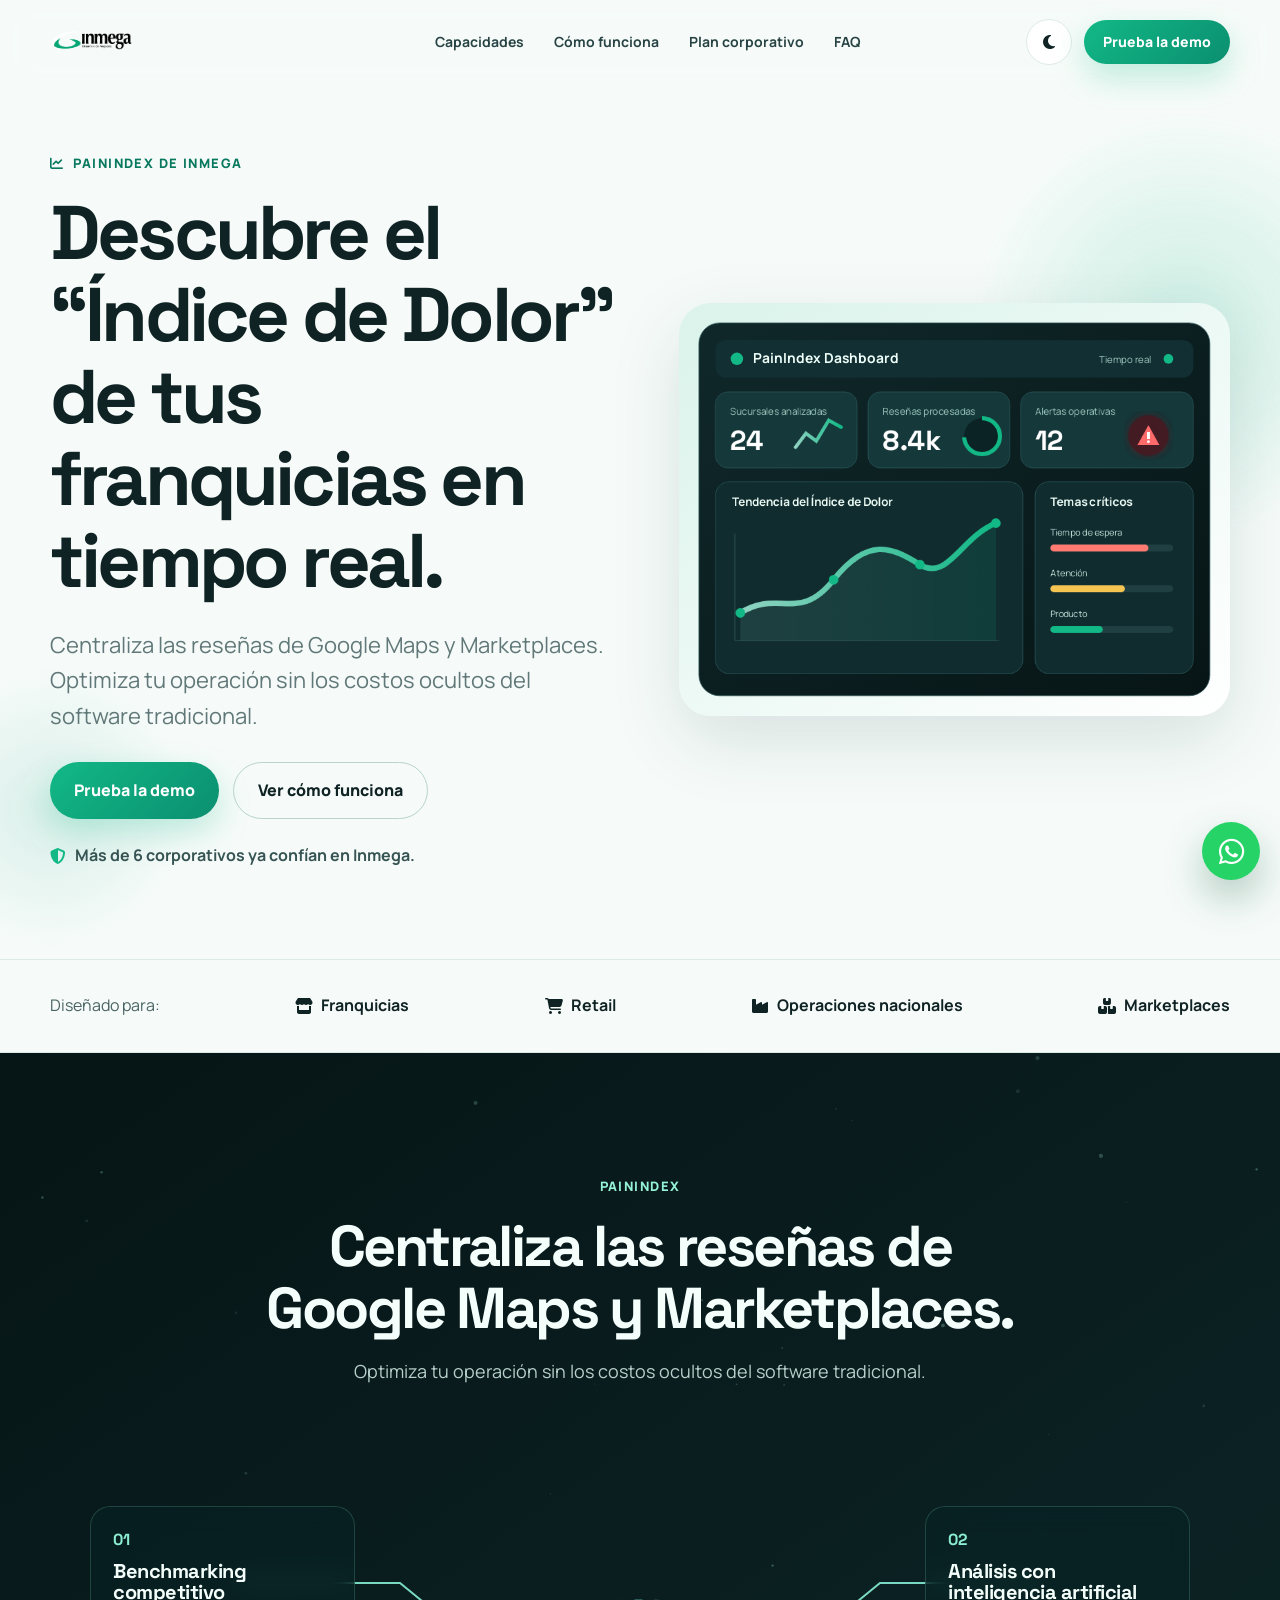
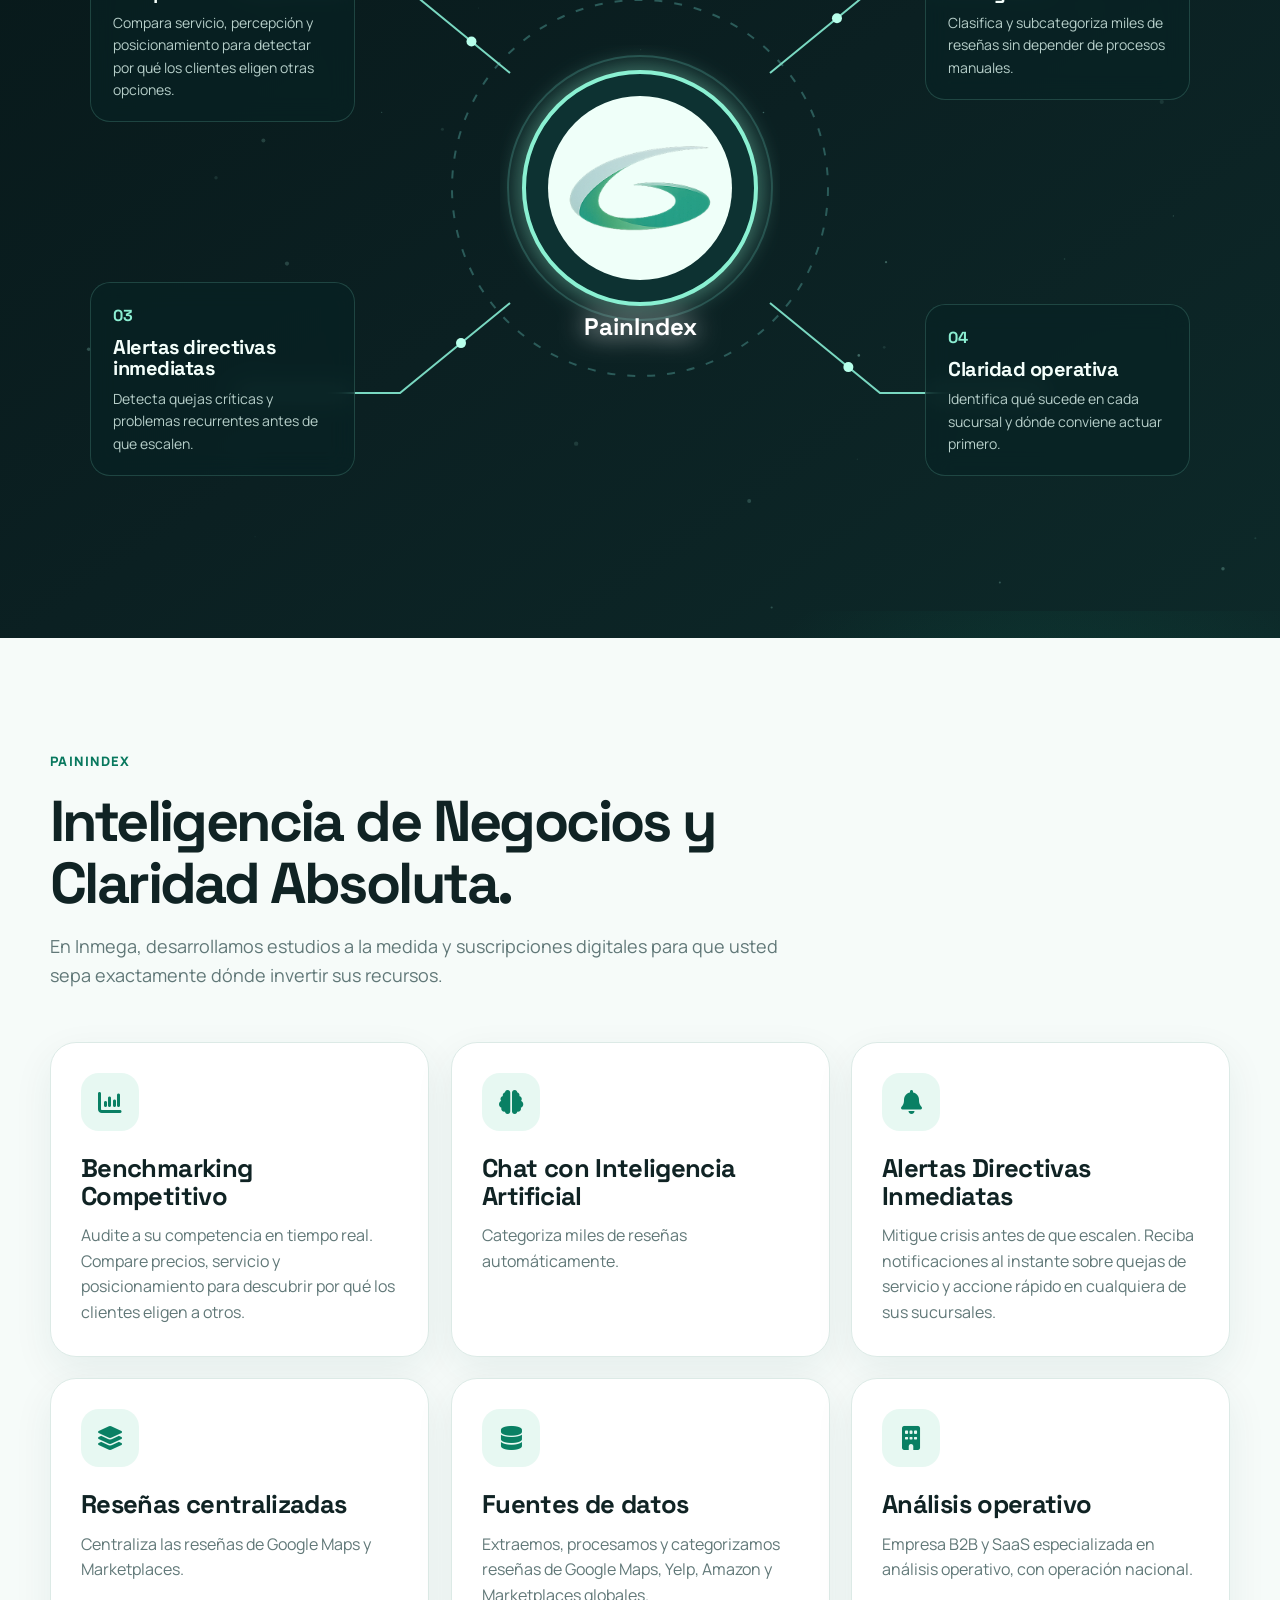
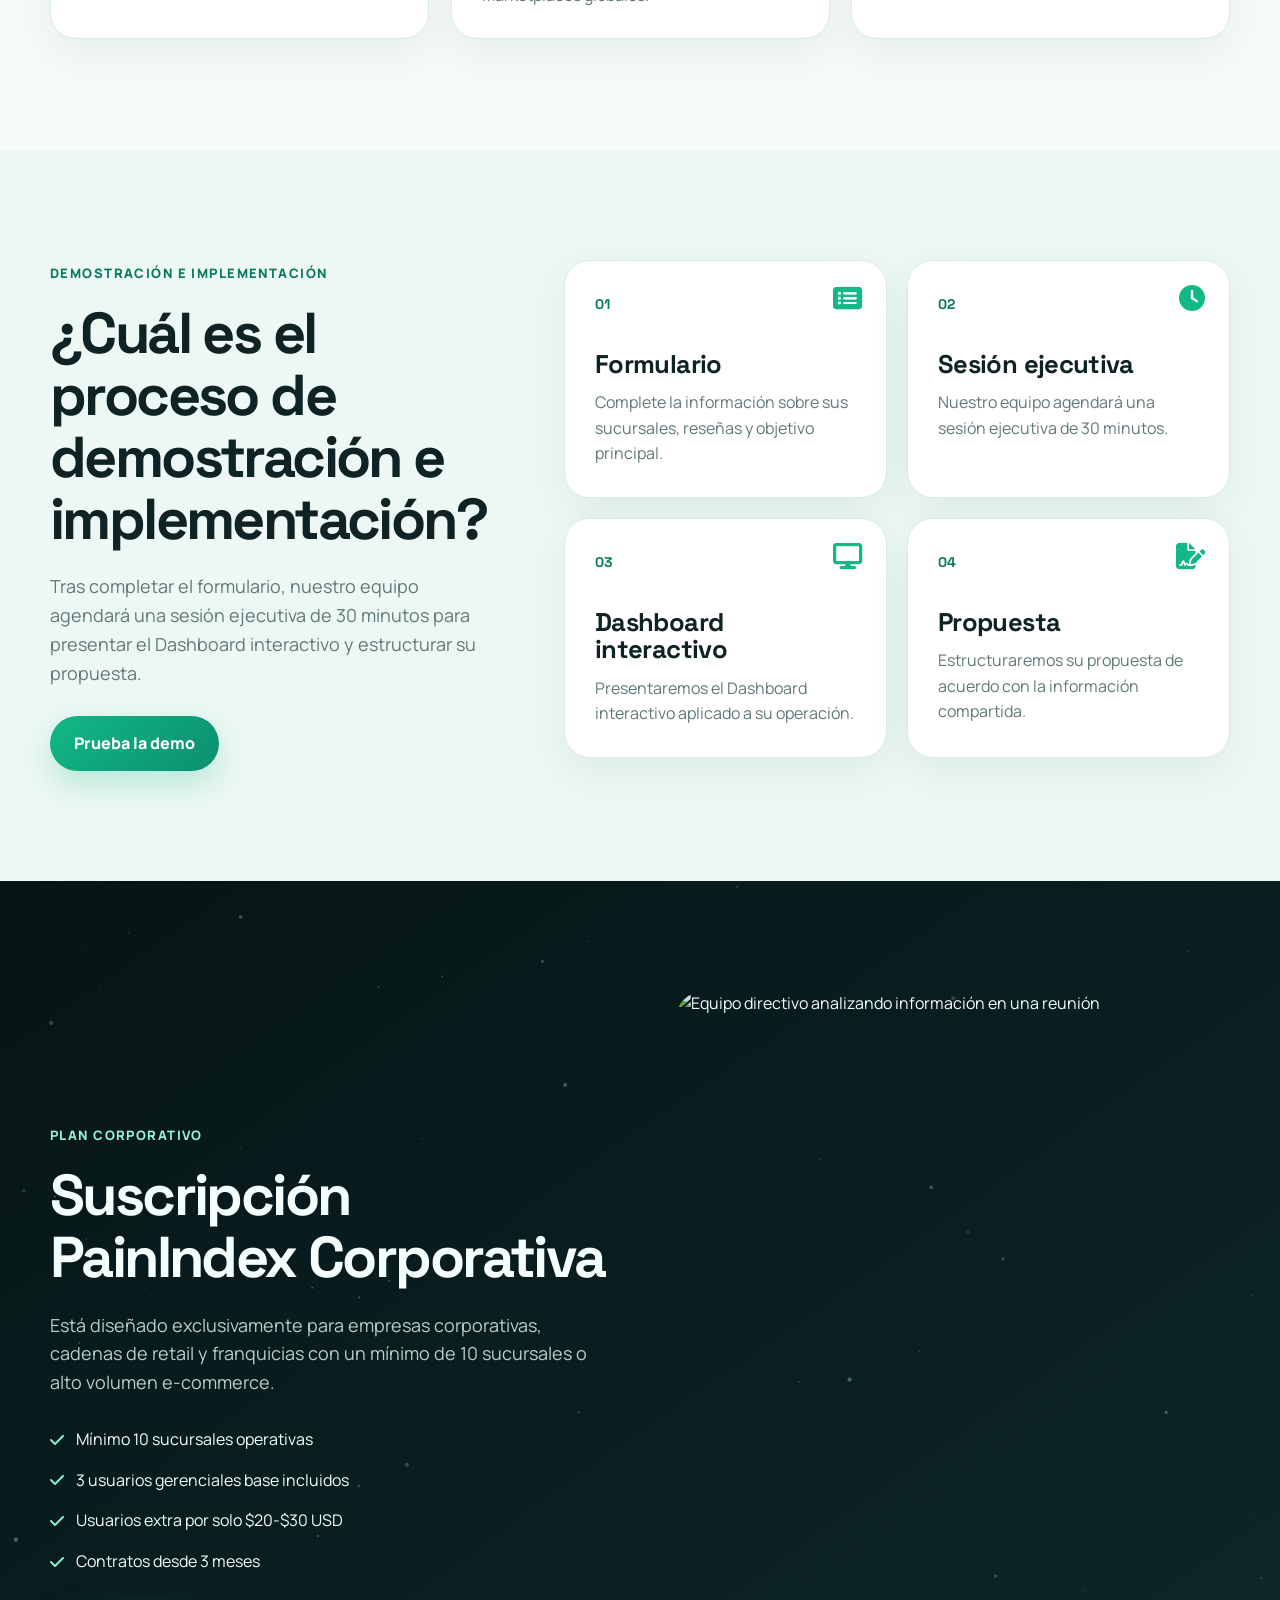
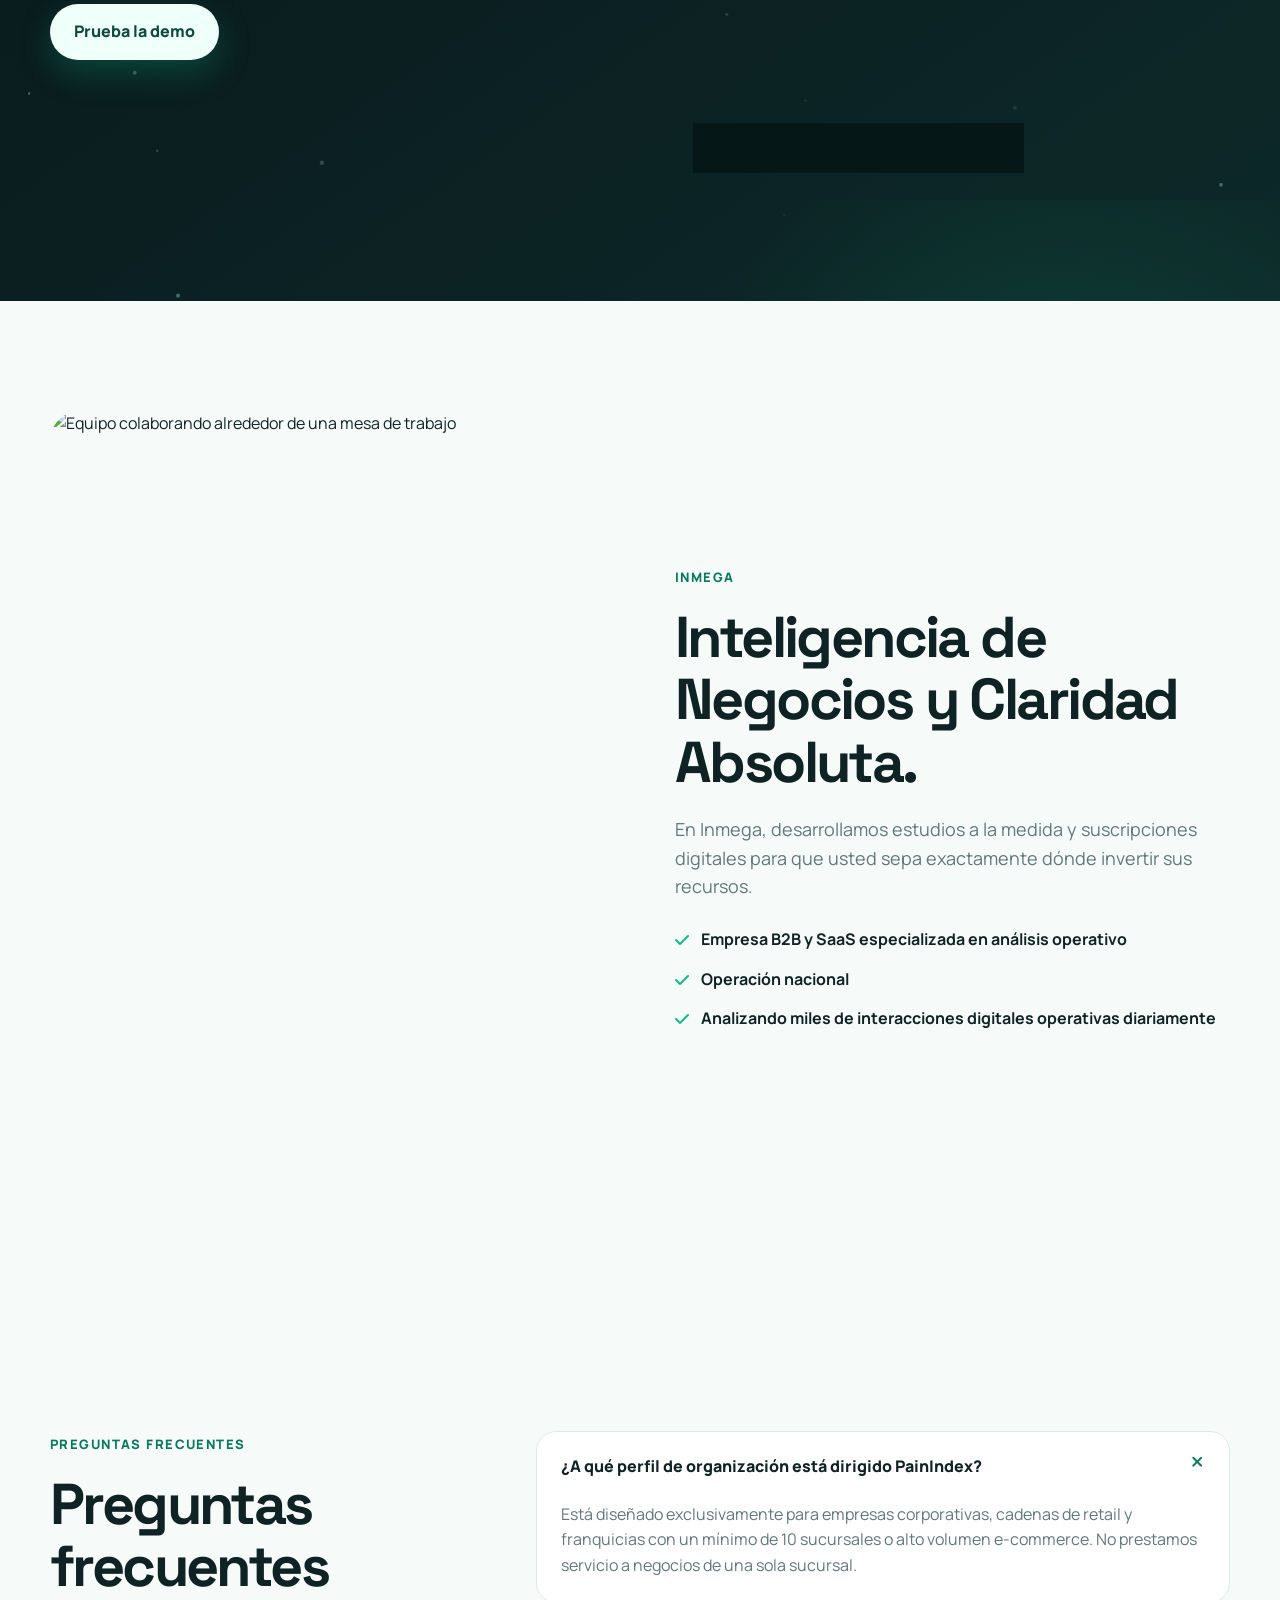
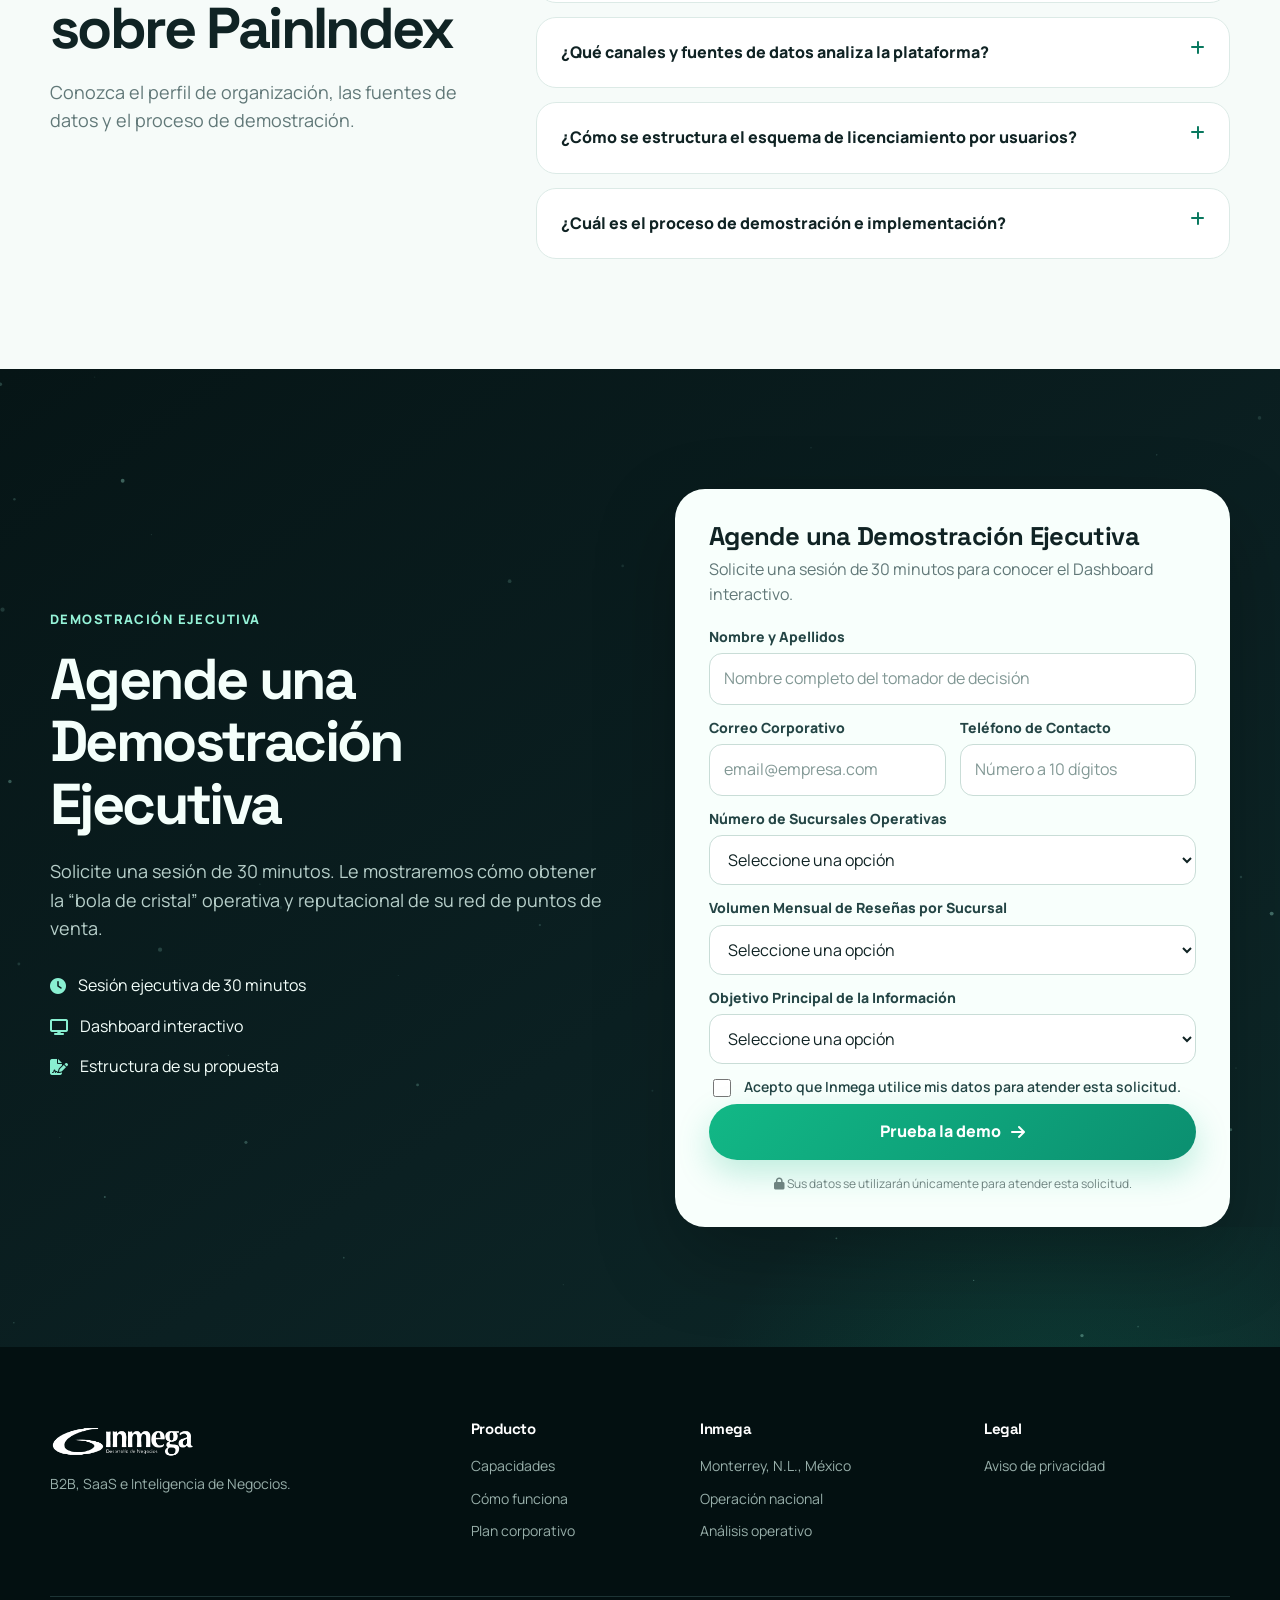
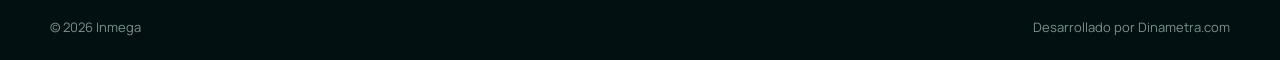
==== index.html @ 0b74ef84 "landing-inmega-by-miztli" ====
<!doctype html>
<html lang="es">
<head>
  <meta charset="utf-8">
  <meta name="viewport" content="width=device-width, initial-scale=1">
  <title>PainIndex de Inmega | Índice de Dolor en tiempo real</title>
  <meta name="description" content="Centraliza las reseñas de Google Maps y Marketplaces. Optimiza tu operación sin los costos ocultos del software tradicional.">
  <meta property="og:title" content="PainIndex de Inmega">
  <meta property="og:description" content="Descubre el Índice de Dolor de tus franquicias en tiempo real.">
  <meta property="og:type" content="website">
  <link rel="icon" href="assets/logos/favicon.png">
  <link rel="preconnect" href="https://fonts.googleapis.com">
  <link rel="preconnect" href="https://cdnjs.cloudflare.com" crossorigin>
  <link href="https://fonts.googleapis.com/css2?family=Manrope:wght@400;500;600;700;800&family=Space+Grotesk:wght@500;600;700&display=swap" rel="stylesheet">
  <link rel="stylesheet" href="https://cdnjs.cloudflare.com/ajax/libs/font-awesome/6.7.2/css/all.min.css">
  <link rel="stylesheet" href="styles.css">
  <script src="script.js" defer></script>
</head>
<body>
  <a class="skip-link" href="#contenido">Saltar al contenido</a>

  <header class="site-header" id="siteHeader">
    <div class="container nav-wrap">
      <a class="brand" href="#inicio" aria-label="Inmega, inicio">
        <img class="brand-logo brand-logo-light" src="assets/logos/inmega-logo-black.png" alt="Inmega" width="334" height="188">
        <img class="brand-logo brand-logo-dark" src="assets/logos/inmega-logo-white.png" alt="" aria-hidden="true" width="334" height="188">
      </a>
      <nav class="desktop-nav" aria-label="Navegación principal">
        <a href="#capacidades">Capacidades</a>
        <a href="#como-funciona">Cómo funciona</a>
        <a href="#plan">Plan corporativo</a>
        <a href="#faq">FAQ</a>
      </nav>
      <div class="nav-actions">
        <button class="theme-toggle" type="button" aria-label="Cambiar tema" title="Cambiar tema">
          <i class="fa-solid fa-moon" aria-hidden="true"></i>
        </button>
        <a class="button button-small" href="#demo" data-demo-focus>Prueba la demo</a>
        <button class="menu-toggle" type="button" aria-expanded="false" aria-controls="mobileMenu" aria-label="Abrir menú">
          <span></span><span></span><span></span>
        </button>
      </div>
    </div>
    <nav class="mobile-menu" id="mobileMenu" aria-label="Navegación móvil">
      <a href="#capacidades">Capacidades</a>
      <a href="#como-funciona">Cómo funciona</a>
      <a href="#plan">Plan corporativo</a>
      <a href="#faq">FAQ</a>
      <a class="button" href="#demo" data-demo-focus>Prueba la demo</a>
    </nav>
  </header>

  <main id="contenido">
    <section class="hero light-section" id="inicio">
      <div class="container hero-grid">
        <div class="hero-copy reveal">
          <span class="eyebrow"><i class="fa-solid fa-chart-line" aria-hidden="true"></i> PainIndex de Inmega</span>
          <h1>Descubre el “Índice de Dolor” de tus franquicias en tiempo real.</h1>
          <p class="hero-sub">Centraliza las reseñas de Google Maps y Marketplaces. Optimiza tu operación sin los costos ocultos del software tradicional.</p>
          <div class="hero-actions">
            <a class="button" href="#demo" data-demo-focus>Prueba la demo</a>
            <a class="button button-ghost" href="#como-funciona">Ver cómo funciona</a>
          </div>
          <p class="proof-line"><i class="fa-solid fa-shield-halved" aria-hidden="true"></i> Más de 6 corporativos ya confían en Inmega.</p>
        </div>

        <div class="dashboard-shell floating-card reveal" aria-label="Vista ilustrativa del dashboard PainIndex">
          <svg class="dashboard-svg" viewBox="0 0 760 560" role="img" aria-labelledby="dashTitle dashDesc">
            <title id="dashTitle">Dashboard animado de PainIndex</title>
            <desc id="dashDesc">Representación visual de reseñas, sucursales, alertas y tendencias operativas.</desc>
            <defs>
              <linearGradient id="dashBg" x1="0" x2="1" y1="0" y2="1">
                <stop offset="0" stop-color="#10282a"/>
                <stop offset="1" stop-color="#071516"/>
              </linearGradient>
              <linearGradient id="greenGrad" x1="0" x2="1">
                <stop offset="0" stop-color="#8fd3c2"/>
                <stop offset="1" stop-color="#12b886"/>
              </linearGradient>
              <filter id="glow"><feGaussianBlur stdDeviation="6" result="b"/><feMerge><feMergeNode in="b"/><feMergeNode in="SourceGraphic"/></feMerge></filter>
            </defs>
            <rect x="10" y="10" width="740" height="540" rx="30" fill="url(#dashBg)" stroke="#31565a"/>
            <rect x="34" y="35" width="692" height="54" rx="14" fill="#123034"/>
            <circle cx="65" cy="62" r="9" fill="#12b886"/>
            <text x="88" y="68" fill="#effff9" font-family="Manrope" font-size="20" font-weight="700">PainIndex Dashboard</text>
            <text x="590" y="68" fill="#9dc6bd" font-family="Manrope" font-size="14">Tiempo real</text>
            <circle cx="690" cy="62" r="7" fill="#12b886" class="pulse-dot"/>

            <g class="metric metric-a">
              <rect x="34" y="110" width="205" height="110" rx="18" fill="#15383a" stroke="#2b5558"/>
              <text x="55" y="143" fill="#9dc6bd" font-size="14" font-family="Manrope">Sucursales analizadas</text>
              <text x="55" y="194" fill="#ffffff" font-size="40" font-weight="800" font-family="Space Grotesk">24</text>
              <path d="M150 190 l15 -20 15 11 18 -30 18 10" fill="none" stroke="url(#greenGrad)" stroke-width="5" stroke-linecap="round" class="draw-line"/>
            </g>

            <g class="metric metric-b">
              <rect x="255" y="110" width="205" height="110" rx="18" fill="#15383a" stroke="#2b5558"/>
              <text x="276" y="143" fill="#9dc6bd" font-size="14" font-family="Manrope">Reseñas procesadas</text>
              <text x="276" y="194" fill="#ffffff" font-size="40" font-weight="800" font-family="Space Grotesk">8.4k</text>
              <circle cx="420" cy="174" r="26" fill="#0c2325" stroke="#12b886" stroke-width="6" stroke-dasharray="120 44" transform="rotate(-90 420 174)" class="ring-animate"/>
            </g>

            <g class="metric metric-c">
              <rect x="476" y="110" width="250" height="110" rx="18" fill="#15383a" stroke="#2b5558"/>
              <text x="497" y="143" fill="#9dc6bd" font-size="14" font-family="Manrope">Alertas operativas</text>
              <text x="497" y="194" fill="#ffffff" font-size="40" font-weight="800" font-family="Space Grotesk">12</text>
              <g transform="translate(661 173)" filter="url(#glow)">
                <circle r="29" fill="#431b23"/>
                <path d="M0 -15 L16 14 H-16 Z" fill="#ff6b6b"/>
                <rect x="-2" y="-5" width="4" height="10" fill="#fff"/>
                <circle cy="9" r="2" fill="#fff"/>
              </g>
            </g>

            <rect x="34" y="240" width="445" height="278" rx="20" fill="#102c2f" stroke="#2b5558"/>
            <text x="58" y="275" fill="#effff9" font-size="17" font-weight="700" font-family="Manrope">Tendencia del Índice de Dolor</text>
            <line x1="62" y1="470" x2="445" y2="470" stroke="#31565a"/>
            <line x1="62" y1="315" x2="62" y2="470" stroke="#31565a"/>
            <path d="M70 430 C125 395,155 445,205 382 S290 335,330 360 S390 320,440 300" fill="none" stroke="url(#greenGrad)" stroke-width="8" stroke-linecap="round" class="chart-path"/>
            <path d="M70 430 C125 395,155 445,205 382 S290 335,330 360 S390 320,440 300 L440 470 L70 470 Z" fill="url(#greenGrad)" opacity=".12"/>
            <g fill="#12b886">
              <circle cx="70" cy="430" r="7"/><circle cx="205" cy="382" r="7"/><circle cx="330" cy="360" r="7"/><circle cx="440" cy="300" r="7"/>
            </g>

            <rect x="497" y="240" width="229" height="278" rx="20" fill="#102c2f" stroke="#2b5558"/>
            <text x="519" y="275" fill="#effff9" font-size="17" font-weight="700" font-family="Manrope">Temas críticos</text>
            <g font-family="Manrope" font-size="13">
              <text x="519" y="318" fill="#cce4dd">Tiempo de espera</text>
              <rect x="519" y="331" width="178" height="10" rx="5" fill="#203f42"/>
              <rect x="519" y="331" width="142" height="10" rx="5" fill="#ff7b72" class="bar bar-1"/>
              <text x="519" y="377" fill="#cce4dd">Atención</text>
              <rect x="519" y="390" width="178" height="10" rx="5" fill="#203f42"/>
              <rect x="519" y="390" width="108" height="10" rx="5" fill="#f5c451" class="bar bar-2"/>
              <text x="519" y="436" fill="#cce4dd">Producto</text>
              <rect x="519" y="449" width="178" height="10" rx="5" fill="#203f42"/>
              <rect x="519" y="449" width="76" height="10" rx="5" fill="#12b886" class="bar bar-3"/>
            </g>
          </svg>
        </div>
      </div>
      <div class="hero-orb hero-orb-one"></div>
      <div class="hero-orb hero-orb-two"></div>
    </section>

    <section class="sector-strip light-section" aria-label="Sectores atendidos">
      <div class="container sector-row">
        <span>Diseñado para:</span>
        <strong><i class="fa-solid fa-store" aria-hidden="true"></i> Franquicias</strong>
        <strong><i class="fa-solid fa-cart-shopping" aria-hidden="true"></i> Retail</strong>
        <strong><i class="fa-solid fa-industry" aria-hidden="true"></i> Operaciones nacionales</strong>
        <strong><i class="fa-solid fa-boxes-stacked" aria-hidden="true"></i> Marketplaces</strong>
      </div>
    </section>

    <section class="dark-section value-section particles-section" id="capacidades">
      <canvas class="particles" aria-hidden="true"></canvas>
      <div class="container">
        <div class="section-heading centered reveal">
          <span class="eyebrow eyebrow-dark">PainIndex</span>
          <h2>Centraliza las reseñas de Google Maps y Marketplaces.</h2>
          <p>Optimiza tu operación sin los costos ocultos del software tradicional.</p>
        </div>

        <div class="value-map reveal">
          <svg class="value-svg" viewBox="0 0 1100 700" role="img" aria-labelledby="valueTitle valueDesc">
            <title id="valueTitle">Diagrama de capacidades de PainIndex</title>
            <desc id="valueDesc">Cuatro capacidades conectadas a un núcleo central de inteligencia operativa.</desc>
            <defs>
              <radialGradient id="coreFill">
                <stop offset="0" stop-color="#45e0b2"/>
                <stop offset=".45" stop-color="#137f67"/>
                <stop offset="1" stop-color="#082c2b"/>
              </radialGradient>
              <filter id="coreGlow"><feGaussianBlur stdDeviation="12" result="blur"/><feMerge><feMergeNode in="blur"/><feMergeNode in="SourceGraphic"/></feMerge></filter>
            </defs>
            <circle cx="550" cy="350" r="188" fill="none" stroke="#2b5b59" stroke-width="2" stroke-dasharray="8 12" class="orbit orbit-a"/>
            <circle cx="550" cy="350" r="132" fill="none" stroke="#204947" stroke-width="2" class="orbit orbit-b"/>
            <g class="connector-lines" stroke="#79d8c1" stroke-width="2" fill="none">
              <path d="M420 235 L310 145 L145 145"/>
              <path d="M680 235 L790 145 L955 145"/>
              <path d="M420 465 L310 555 L145 555"/>
              <path d="M680 465 L790 555 L955 555"/>
            </g>
            <g class="data-pulse">
              <circle r="5" fill="#b8ffeb"><animateMotion dur="3.6s" repeatCount="indefinite" path="M145 145 L310 145 L420 235"/></circle>
              <circle r="5" fill="#b8ffeb"><animateMotion dur="4.2s" repeatCount="indefinite" path="M955 145 L790 145 L680 235"/></circle>
              <circle r="5" fill="#b8ffeb"><animateMotion dur="3.8s" repeatCount="indefinite" path="M145 555 L310 555 L420 465"/></circle>
              <circle r="5" fill="#b8ffeb"><animateMotion dur="4.5s" repeatCount="indefinite" path="M955 555 L790 555 L680 465"/></circle>
            </g>
            <g class="core-node" filter="url(#coreGlow)">
              <circle cx="550" cy="350" r="116" fill="#0a3231" stroke="#8af0d2" stroke-width="4"/>
              <circle cx="550" cy="350" r="92" fill="#effff9"/>
              <image href="assets/logos/inmega-mark.png" x="468" y="290" width="164" height="120" preserveAspectRatio="xMidYMid meet"/>
              <text x="550" y="497" text-anchor="middle" fill="#ffffff" font-size="24" font-weight="700" font-family="Space Grotesk">PainIndex</text>
            </g>
            
          </svg>

          <article class="value-copy value-top-left floating-card">
            <span class="number">01</span>
            <h3>Benchmarking competitivo</h3>
            <p>Compara servicio, percepción y posicionamiento para detectar por qué los clientes eligen otras opciones.</p>
          </article>
          <article class="value-copy value-top-right floating-card">
            <span class="number">02</span>
            <h3>Análisis con inteligencia artificial</h3>
            <p>Clasifica y subcategoriza miles de reseñas sin depender de procesos manuales.</p>
          </article>
          <article class="value-copy value-bottom-left floating-card">
            <span class="number">03</span>
            <h3>Alertas directivas inmediatas</h3>
            <p>Detecta quejas críticas y problemas recurrentes antes de que escalen.</p>
          </article>
          <article class="value-copy value-bottom-right floating-card">
            <span class="number">04</span>
            <h3>Claridad operativa</h3>
            <p>Identifica qué sucede en cada sucursal y dónde conviene actuar primero.</p>
          </article>
        </div>
      </div>
    </section>

    <section class="light-section capabilities">
      <div class="container">
        <div class="section-heading reveal">
          <span class="eyebrow">PainIndex</span>
          <h2>Inteligencia de Negocios y Claridad Absoluta.</h2>
          <p>En Inmega, desarrollamos estudios a la medida y suscripciones digitales para que usted sepa exactamente dónde invertir sus recursos.</p>
        </div>
        <div class="card-grid">
          <article class="feature-card floating-card reveal">
            <span class="icon-box"><i class="fa-solid fa-chart-column" aria-hidden="true"></i></span>
            <h3>Benchmarking Competitivo</h3>
            <p>Audite a su competencia en tiempo real. Compare precios, servicio y posicionamiento para descubrir por qué los clientes eligen a otros.</p>
          </article>
          <article class="feature-card floating-card reveal">
            <span class="icon-box"><i class="fa-solid fa-brain" aria-hidden="true"></i></span>
            <h3>Chat con Inteligencia Artificial</h3>
            <p>Categoriza miles de reseñas automáticamente.</p>
          </article>
          <article class="feature-card floating-card reveal">
            <span class="icon-box"><i class="fa-solid fa-bell" aria-hidden="true"></i></span>
            <h3>Alertas Directivas Inmediatas</h3>
            <p>Mitigue crisis antes de que escalen. Reciba notificaciones al instante sobre quejas de servicio y accione rápido en cualquiera de sus sucursales.</p>
          </article>
          <article class="feature-card floating-card reveal">
            <span class="icon-box"><i class="fa-solid fa-layer-group" aria-hidden="true"></i></span>
            <h3>Reseñas centralizadas</h3>
            <p>Centraliza las reseñas de Google Maps y Marketplaces.</p>
          </article>
          <article class="feature-card floating-card reveal">
            <span class="icon-box"><i class="fa-solid fa-database" aria-hidden="true"></i></span>
            <h3>Fuentes de datos</h3>
            <p>Extraemos, procesamos y categorizamos reseñas de Google Maps, Yelp, Amazon y Marketplaces globales.</p>
          </article>
          <article class="feature-card floating-card reveal">
            <span class="icon-box"><i class="fa-solid fa-building" aria-hidden="true"></i></span>
            <h3>Análisis operativo</h3>
            <p>Empresa B2B y SaaS especializada en análisis operativo, con operación nacional.</p>
          </article>
        </div>
      </div>
    </section>

    <section class="light-section process" id="como-funciona">
      <div class="container process-grid">
        <div class="process-copy reveal">
          <span class="eyebrow">Demostración e implementación</span>
          <h2>¿Cuál es el proceso de demostración e implementación?</h2>
          <p>Tras completar el formulario, nuestro equipo agendará una sesión ejecutiva de 30 minutos para presentar el Dashboard interactivo y estructurar su propuesta.</p>
          <a class="button" href="#demo" data-demo-focus>Prueba la demo</a>
        </div>
        <div class="steps">
          <article class="step-card floating-card reveal">
            <span>01</span><i class="fa-solid fa-rectangle-list" aria-hidden="true"></i>
            <h3>Formulario</h3>
            <p>Complete la información sobre sus sucursales, reseñas y objetivo principal.</p>
          </article>
          <article class="step-card floating-card reveal">
            <span>02</span><i class="fa-solid fa-clock" aria-hidden="true"></i>
            <h3>Sesión ejecutiva</h3>
            <p>Nuestro equipo agendará una sesión ejecutiva de 30 minutos.</p>
          </article>
          <article class="step-card floating-card reveal">
            <span>03</span><i class="fa-solid fa-display" aria-hidden="true"></i>
            <h3>Dashboard interactivo</h3>
            <p>Presentaremos el Dashboard interactivo aplicado a su operación.</p>
          </article>
          <article class="step-card floating-card reveal">
            <span>04</span><i class="fa-solid fa-file-signature" aria-hidden="true"></i>
            <h3>Propuesta</h3>
            <p>Estructuraremos su propuesta de acuerdo con la información compartida.</p>
          </article>
        </div>
      </div>
    </section>

    <section class="dark-section plan-section particles-section" id="plan">
      <canvas class="particles" aria-hidden="true"></canvas>
      <div class="container plan-grid">
        <div class="plan-copy reveal">
          <span class="eyebrow eyebrow-dark">Plan corporativo</span>
          <h2>Suscripción PainIndex Corporativa</h2>
          <p>Está diseñado exclusivamente para empresas corporativas, cadenas de retail y franquicias con un mínimo de 10 sucursales o alto volumen e-commerce.</p>
          <div class="plan-points">
            <span><i class="fa-solid fa-check" aria-hidden="true"></i> Mínimo 10 sucursales operativas</span>
            <span><i class="fa-solid fa-check" aria-hidden="true"></i> 3 usuarios gerenciales base incluidos</span>
            <span><i class="fa-solid fa-check" aria-hidden="true"></i> Usuarios extra por solo $20-$30 USD</span>
            <span><i class="fa-solid fa-check" aria-hidden="true"></i> Contratos desde 3 meses</span>
          </div>
          <a class="button button-light" href="#demo" data-demo-focus>Prueba la demo</a>
        </div>
        <div class="plan-visual floating-card reveal">
          <img src="https://images.pexels.com/photos/3184465/pexels-photo-3184465.jpeg?auto=compress&cs=tinysrgb&w=1200" alt="Equipo directivo analizando información en una reunión" loading="lazy" width="1200" height="800">
          <div class="photo-badge"><i class="fa-solid fa-building" aria-hidden="true"></i> B2B, SaaS e Inteligencia de Negocios</div>
        </div>
      </div>
    </section>

    <section class="light-section about">
      <div class="container about-grid">
        <div class="about-image floating-card reveal">
          <img src="https://images.pexels.com/photos/3184418/pexels-photo-3184418.jpeg?auto=compress&cs=tinysrgb&w=1200" alt="Equipo colaborando alrededor de una mesa de trabajo" loading="lazy" width="1200" height="800">
        </div>
        <div class="about-copy reveal">
          <span class="eyebrow">Inmega</span>
          <h2>Inteligencia de Negocios y Claridad Absoluta.</h2>
          <p>En Inmega, desarrollamos estudios a la medida y suscripciones digitales para que usted sepa exactamente dónde invertir sus recursos.</p>
          <ul class="check-list">
            <li><i class="fa-solid fa-check" aria-hidden="true"></i> Empresa B2B y SaaS especializada en análisis operativo</li>
            <li><i class="fa-solid fa-check" aria-hidden="true"></i> Operación nacional</li>
            <li><i class="fa-solid fa-check" aria-hidden="true"></i> Analizando miles de interacciones digitales operativas diariamente</li>
          </ul>
        </div>
      </div>
    </section>

    <section class="light-section faq-section" id="faq">
      <div class="container faq-grid">
        <div class="section-heading reveal">
          <span class="eyebrow">Preguntas frecuentes</span>
          <h2>Preguntas frecuentes sobre PainIndex</h2>
          <p>Conozca el perfil de organización, las fuentes de datos y el proceso de demostración.</p>
        </div>
        <div class="accordion reveal">
          <article class="faq-item is-open">
            <button type="button" aria-expanded="true" aria-controls="faq1">¿A qué perfil de organización está dirigido PainIndex?<i class="fa-solid fa-plus" aria-hidden="true"></i></button>
            <div id="faq1" class="faq-answer"><p>Está diseñado exclusivamente para empresas corporativas, cadenas de retail y franquicias con un mínimo de 10 sucursales o alto volumen e-commerce. No prestamos servicio a negocios de una sola sucursal.</p></div>
          </article>
          <article class="faq-item">
            <button type="button" aria-expanded="false" aria-controls="faq2">¿Qué canales y fuentes de datos analiza la plataforma?<i class="fa-solid fa-plus" aria-hidden="true"></i></button>
            <div id="faq2" class="faq-answer" hidden><p>Extraemos, procesamos y categorizamos reseñas de Google Maps, Yelp, Amazon y Marketplaces globales.</p></div>
          </article>
          <article class="faq-item">
            <button type="button" aria-expanded="false" aria-controls="faq3">¿Cómo se estructura el esquema de licenciamiento por usuarios?<i class="fa-solid fa-plus" aria-hidden="true"></i></button>
            <div id="faq3" class="faq-answer" hidden><p>Todos los planes base incluyen 3 usuarios gerenciales/directivos. Para expandir la cobertura en su estructura organizacional, se añaden licencias por solo $20 a $30 USD.</p></div>
          </article>
          <article class="faq-item">
            <button type="button" aria-expanded="false" aria-controls="faq4">¿Cuál es el proceso de demostración e implementación?<i class="fa-solid fa-plus" aria-hidden="true"></i></button>
            <div id="faq4" class="faq-answer" hidden><p>Tras completar el formulario, nuestro equipo agendará una sesión ejecutiva de 30 minutos para presentar el Dashboard interactivo y estructurar su propuesta.</p></div>
          </article>
        </div>
      </div>
    </section>

    <section class="dark-section demo-section particles-section" id="demo">
      <canvas class="particles" aria-hidden="true"></canvas>
      <div class="container demo-grid">
        <div class="demo-copy reveal">
          <span class="eyebrow eyebrow-dark">Demostración ejecutiva</span>
          <h2>Agende una Demostración Ejecutiva</h2>
          <p>Solicite una sesión de 30 minutos. Le mostraremos cómo obtener la “bola de cristal” operativa y reputacional de su red de puntos de venta.</p>
          <div class="demo-benefits">
            <span><i class="fa-solid fa-clock" aria-hidden="true"></i> Sesión ejecutiva de 30 minutos</span>
            <span><i class="fa-solid fa-display" aria-hidden="true"></i> Dashboard interactivo</span>
            <span><i class="fa-solid fa-file-signature" aria-hidden="true"></i> Estructura de su propuesta</span>
          </div>
        </div>

        <form class="lead-form floating-card reveal" id="leadForm" novalidate>
          <div class="form-head">
            <h3>Agende una Demostración Ejecutiva</h3>
            <p>Solicite una sesión de 30 minutos para conocer el Dashboard interactivo.</p>
          </div>
          <div class="form-grid">
            <div class="field full">
              <label for="nombre">Nombre y Apellidos</label>
              <input id="nombre" name="nombre" autocomplete="name" placeholder="Nombre completo del tomador de decisión" required>
              <small class="error" aria-live="polite"></small>
            </div>
            <div class="field">
              <label for="correo">Correo Corporativo</label>
              <input id="correo" name="correo" type="email" autocomplete="email" placeholder="email@empresa.com" required>
              <small class="error" aria-live="polite"></small>
            </div>
            <div class="field">
              <label for="telefono">Teléfono de Contacto</label>
              <input id="telefono" name="telefono" type="tel" autocomplete="tel" inputmode="numeric" maxlength="14" placeholder="Número a 10 dígitos" required>
              <small class="error" aria-live="polite"></small>
            </div>
            <div class="field full">
              <label for="sucursales">Número de Sucursales Operativas</label>
              <select id="sucursales" name="sucursales" required>
                <option value="">Seleccione una opción</option>
                <option>Menos de 3</option>
                <option>De 3 a 9</option>
                <option>10 a 20</option>
                <option>Más de 20</option>
              </select>
              <small class="error" aria-live="polite"></small>
            </div>
            <div class="field full">
              <label for="reviews">Volumen Mensual de Reseñas por Sucursal</label>
              <select id="reviews" name="reviews" required>
                <option value="">Seleccione una opción</option>
                <option>Menos de 10</option>
                <option>10 a 15</option>
                <option>Más de 15 reseñas al mes</option>
              </select>
              <small class="error" aria-live="polite"></small>
            </div>
            <div class="field full">
              <label for="objetivo">Objetivo Principal de la Información</label>
              <select id="objetivo" name="objetivo" required>
                <option value="">Seleccione una opción</option>
                <option>Análisis de Competencia</option>
                <option>Alertas y Control Operativo</option>
                <option>Centralización de Feedback</option>
                <option>Evaluación de Personal y Precios</option>
              </select>
              <small class="error" aria-live="polite"></small>
            </div>
            <div class="field full consent">
              <label><input type="checkbox" name="privacidad" required> Acepto que Inmega utilice mis datos para atender esta solicitud.</label>
              <small class="error" aria-live="polite"></small>
            </div>
          </div>
          <button class="button submit-button" type="submit">
            <span>Prueba la demo</span><i class="fa-solid fa-arrow-right" aria-hidden="true"></i>
          </button>
          <p class="form-trust"><i class="fa-solid fa-lock" aria-hidden="true"></i> Sus datos se utilizarán únicamente para atender esta solicitud.</p>
        </form>
      </div>
    </section>
  </main>

  <a class="whatsapp-float" href="https://wa.me/525569789772?text=Hola%2C%20quiero%20conocer%20PainIndex%20y%20agendar%20una%20demostraci%C3%B3n." target="_blank" rel="noopener" aria-label="Contactar por WhatsApp">
    <i class="fa-brands fa-whatsapp" aria-hidden="true"></i>
  </a>

  <footer class="site-footer">
    <div class="container footer-grid">
      <div>
        <img src="assets/logos/inmega-logo.png" alt="Inmega" width="183" height="58">
        <p>B2B, SaaS e Inteligencia de Negocios.</p>
      </div>
      <div>
        <h3>Producto</h3>
        <a href="#capacidades">Capacidades</a>
        <a href="#como-funciona">Cómo funciona</a>
        <a href="#plan">Plan corporativo</a>
      </div>
      <div>
        <h3>Inmega</h3>
        <span>Monterrey, N.L., México</span>
        <span>Operación nacional</span>
        <span>Análisis operativo</span>
      </div>
      <div>
        <h3>Legal</h3>
        <span>Aviso de privacidad</span>
      </div>
    </div>
    <div class="container footer-bottom">
      <span>© 2026 Inmega</span>
      <a href="https://dinametra.com/" target="_blank" rel="noopener">Desarrollado por Dinametra.com</a>
    </div>
  </footer>
</body>
</html>
---- styles.css ----
:root{
  --mint:#8fd3c2;--green:#12b886;--green-dark:#08785e;--ink:#102324;--ink-2:#173638;
  --night:#061516;--night-2:#0d282a;--paper:#f6fbf9;--white:#fff;--muted:#617878;
  --line:#dceae6;--danger:#c64b55;--shadow:0 24px 70px rgba(12,58,53,.13);
  --radius:26px;--font-body:"Manrope",sans-serif;--font-display:"Space Grotesk",sans-serif;
}
*{box-sizing:border-box}
html{scroll-behavior:smooth}
body{margin:0;font-family:var(--font-body);color:var(--ink);background:var(--paper);line-height:1.6;overflow-x:hidden}
body.menu-open{overflow:hidden}
img{display:block;max-width:100%}
a{color:inherit;text-decoration:none}
button,input,select,textarea{font:inherit}
button,a{ -webkit-tap-highlight-color:transparent}
:focus-visible{outline:3px solid var(--green);outline-offset:4px}
.skip-link{position:fixed;left:16px;top:-80px;background:#fff;color:#111;padding:12px 18px;border-radius:12px;z-index:9999}
.skip-link:focus{top:16px}
.container{width:min(1180px,calc(100% - 36px));margin-inline:auto;position:relative;z-index:2}
.light-section{background:var(--paper);color:var(--ink)}
.dark-section{background:linear-gradient(145deg,var(--night),#0b2022 58%,#0d2929);color:#f4fffb;position:relative;overflow:hidden}
.dark-section::before{content:"";position:absolute;inset:auto -20% -45% 45%;height:560px;background:radial-gradient(circle,rgba(18,184,134,.18),transparent 68%);pointer-events:none}
.particles{position:absolute;inset:0;width:100%;height:100%;opacity:.9;pointer-events:none;z-index:0}
.site-header{position:fixed;inset:0 0 auto;z-index:100;background:rgba(246,251,249,.78);backdrop-filter:blur(15px);border-bottom:1px solid transparent;transition:.3s ease}
.site-header.scrolled{background:rgba(246,251,249,.94);box-shadow:0 12px 35px rgba(10,47,43,.09);border-color:rgba(24,104,85,.12)}
.nav-wrap{min-height:84px;display:flex;align-items:center;justify-content:space-between;gap:22px}
.brand img{height:46px;width:auto;flex-shrink:0}
.desktop-nav{display:flex;gap:30px;align-items:center}
.desktop-nav a{font-weight:700;font-size:14px;color:#274344}
.desktop-nav a:hover{color:var(--green-dark)}
.nav-actions{display:flex;align-items:center;gap:12px}
.theme-toggle,.menu-toggle{width:46px;height:46px;border:1px solid var(--line);background:#fff;border-radius:50%;display:grid;place-items:center;color:var(--ink);cursor:pointer}
.menu-toggle{display:none;gap:4px}
.menu-toggle span{display:block;width:20px;height:2px;background:currentColor;transition:.25s}
.mobile-menu{display:none}
.button{display:inline-flex;align-items:center;justify-content:center;gap:10px;border:0;border-radius:999px;background:linear-gradient(135deg,var(--green),#0b8f70);color:white;font-weight:800;padding:15px 24px;box-shadow:0 13px 32px rgba(18,184,134,.25);transition:transform .25s,box-shadow .25s,filter .25s;cursor:pointer}
.button:hover{transform:translateY(-3px);box-shadow:0 18px 35px rgba(18,184,134,.34);filter:saturate(1.1)}
.button-small{padding:11px 19px;font-size:14px}
.button-ghost{background:transparent;color:var(--ink);border:1px solid #b9d3cd;box-shadow:none}
.button-light{background:#effff9;color:#0c4b3c}
.eyebrow{display:inline-flex;align-items:center;gap:9px;font-size:13px;text-transform:uppercase;letter-spacing:.11em;font-weight:800;color:var(--green-dark);margin-bottom:18px}
.eyebrow-dark{color:#95f3d8}
h1,h2,h3{font-family:var(--font-display);line-height:1.08;margin:0}
h1{font-size:clamp(43px,6.1vw,76px);letter-spacing:-.05em;max-width:830px}
h2{font-size:clamp(34px,4.5vw,58px);letter-spacing:-.045em}
h3{font-size:clamp(20px,2vw,27px);letter-spacing:-.025em}
p{margin:0;color:var(--muted)}
.dark-section p{color:#b7cfca}
.hero{position:relative;min-height:840px;display:flex;align-items:center;padding:150px 0 90px;overflow:hidden}
.hero-grid{display:grid;grid-template-columns:1.02fr .98fr;align-items:center;gap:56px}
.hero-copy{position:relative;z-index:3}
.hero-sub{font-size:clamp(18px,2vw,22px);max-width:680px;margin:26px 0 28px}
.hero-actions{display:flex;gap:14px;flex-wrap:wrap}
.proof-line{margin-top:24px;font-weight:700;color:#355453;display:flex;align-items:center;gap:9px}
.proof-line i{color:var(--green)}
.dashboard-shell{border-radius:32px;padding:13px;background:linear-gradient(145deg,#daf3eb,#fff);box-shadow:var(--shadow);position:relative;z-index:3}
.dashboard-svg{width:100%;height:auto;display:block;border-radius:24px}
.hero-orb{position:absolute;border-radius:50%;filter:blur(2px);pointer-events:none}
.hero-orb-one{width:430px;height:430px;right:-120px;top:110px;background:radial-gradient(circle,rgba(18,184,134,.18),transparent 70%)}
.hero-orb-two{width:280px;height:280px;left:-90px;bottom:10px;background:radial-gradient(circle,rgba(143,211,194,.28),transparent 70%)}
.metric{animation:dashIn .8s both}
.metric-b{animation-delay:.18s}.metric-c{animation-delay:.36s}
.draw-line,.chart-path{stroke-dasharray:650;stroke-dashoffset:650;animation:draw 2.7s ease forwards .5s}
.ring-animate{animation:ring 2.2s ease both .9s}
.bar{transform-origin:left;animation:barGrow 1.5s ease both}
.bar-1{animation-delay:1s}.bar-2{animation-delay:1.2s}.bar-3{animation-delay:1.4s}
.pulse-dot{animation:pulse 1.8s infinite}
.sector-strip{border-top:1px solid var(--line);border-bottom:1px solid var(--line)}
.sector-row{min-height:92px;display:flex;align-items:center;justify-content:space-between;gap:20px;flex-wrap:wrap;color:#496463}
.sector-row strong{display:flex;align-items:center;gap:8px;color:var(--ink)}
.value-section{padding:120px 0 100px}
.section-heading{max-width:760px;margin-bottom:52px}
.section-heading.centered{text-align:center;margin-inline:auto}
.section-heading p{font-size:18px;margin-top:18px}
.value-map{height:700px;position:relative;max-width:1100px;margin:auto}
.value-svg{position:absolute;inset:0;width:100%;height:100%}
.fa-wrap{width:32px;height:32px;display:grid;place-items:center;color:#0c7a60;font-size:28px}
.value-icon{animation:floatIcon 4s ease-in-out infinite}
.value-icon:nth-of-type(2){animation-delay:-1s}.value-icon:nth-of-type(3){animation-delay:-2s}.value-icon:nth-of-type(4){animation-delay:-3s}
.core-node{animation:corePulse 3.4s ease-in-out infinite;transform-origin:550px 350px}
.orbit-a{animation:spin 28s linear infinite;transform-origin:550px 350px}
.orbit-b{animation:spinReverse 20s linear infinite;transform-origin:550px 350px}
.value-copy{position:absolute;width:265px;padding:20px 22px;border:1px solid rgba(137,237,208,.18);background:rgba(8,35,36,.62);backdrop-filter:blur(12px);border-radius:20px}
.value-copy h3{font-size:20px;margin:8px 0}
.value-copy p{font-size:14px}
.value-copy .number{font-family:var(--font-display);color:#8beed2;font-weight:700}
.value-top-left{left:0;top:68px}.value-top-right{right:0;top:68px}.value-bottom-left{left:0;bottom:62px}.value-bottom-right{right:0;bottom:62px}
.capabilities,.process,.about,.faq-section{padding:110px 0}
.card-grid{display:grid;grid-template-columns:repeat(3,1fr);gap:22px}
.feature-card,.step-card{background:#fff;border:1px solid var(--line);border-radius:var(--radius);padding:30px;box-shadow:0 14px 40px rgba(18,72,65,.07)}
.icon-box{width:58px;height:58px;border-radius:18px;background:#e7f8f2;color:#098064;display:grid;place-items:center;font-size:24px;margin-bottom:24px}
.feature-card h3{margin-bottom:13px}
.process{background:#edf8f4}
.process-grid{display:grid;grid-template-columns:.8fr 1.2fr;gap:70px;align-items:start}
.process-copy{position:sticky;top:130px}
.process-copy p{font-size:18px;margin:22px 0 28px}
.steps{display:grid;grid-template-columns:1fr 1fr;gap:20px}
.step-card{position:relative;min-height:235px}
.step-card>span{font-family:var(--font-display);font-size:14px;color:var(--green-dark);font-weight:700}
.step-card>i{position:absolute;right:24px;top:25px;font-size:26px;color:var(--green)}
.step-card h3{margin:34px 0 12px}
.plan-section{padding:110px 0}
.plan-grid,.about-grid,.demo-grid{display:grid;grid-template-columns:1fr 1fr;gap:70px;align-items:center}
.plan-copy p,.about-copy p,.demo-copy p{font-size:18px;margin:22px 0}
.plan-points,.demo-benefits{display:grid;gap:15px;margin:30px 0}
.plan-points span,.demo-benefits span{display:flex;gap:12px;align-items:center}
.plan-points i,.demo-benefits i{color:#89efd1}
.plan-visual,.about-image{position:relative;overflow:hidden;border-radius:30px}
.plan-visual img,.about-image img{width:100%;aspect-ratio:4/3;object-fit:cover}
.photo-badge{position:absolute;left:18px;bottom:18px;background:rgba(6,21,22,.82);color:#fff;padding:12px 16px;border-radius:999px;backdrop-filter:blur(10px);font-weight:700}
.check-list{list-style:none;padding:0;margin:26px 0;display:grid;gap:14px}
.check-list li{display:flex;align-items:center;gap:12px;font-weight:700}
.check-list i{color:var(--green)}
.faq-grid{display:grid;grid-template-columns:.75fr 1.25fr;gap:70px}
.accordion{display:grid;gap:14px}
.faq-item{background:#fff;border:1px solid var(--line);border-radius:20px;overflow:hidden}
.faq-item button{width:100%;padding:22px 24px;background:none;border:0;display:flex;justify-content:space-between;gap:20px;text-align:left;font-weight:800;color:var(--ink);cursor:pointer}
.faq-item button i{transition:transform .25s;color:var(--green-dark)}
.faq-item.is-open button i{transform:rotate(45deg)}
.faq-answer{padding:0 24px 23px}
.demo-section{padding:120px 0}
.contact-note a{color:#98efd6;text-decoration:underline}
.lead-form{background:#f8fffc;color:var(--ink);padding:34px;border-radius:30px;box-shadow:0 30px 80px rgba(0,0,0,.25)}
.form-head{margin-bottom:18px}.form-head p{color:var(--muted);margin-top:6px}
.form-grid{display:grid;grid-template-columns:1fr 1fr;column-gap:14px;row-gap:12px}
.field{display:grid;gap:5px;min-width:0}.field.full{grid-column:1/-1}
.field label{font-size:14px;font-weight:800;color:#244545}
.field input,.field select,.field textarea{width:100%;border:1px solid #c9ddd7;background:#fff;color:var(--ink);border-radius:13px;padding:12px 14px;transition:.2s}
.field input:focus,.field select:focus,.field textarea:focus{border-color:var(--green);box-shadow:0 0 0 4px rgba(18,184,134,.12);outline:0}
.field.has-error input,.field.has-error select,.field.has-error textarea{border-color:var(--danger)}
.error{display:none;color:var(--danger);font-size:12px;line-height:1.35}.field.has-error .error{display:block}
.consent label{font-weight:600;display:flex;align-items:flex-start;gap:10px}
.consent input{width:18px;height:18px;margin-top:3px}
.submit-button{width:100%;margin-top:4px}
.form-trust{font-size:12px!important;text-align:center;color:#6e8380!important;margin:14px 0 0!important}
.whatsapp-float{position:fixed;right:20px;bottom:20px;width:58px;height:58px;border-radius:50%;background:#25d366;color:#fff;display:grid;place-items:center;font-size:29px;z-index:90;box-shadow:0 18px 40px rgba(10,85,55,.3);animation:pulseSoft 2.3s infinite}
.site-footer{background:#031011;color:#d9ebe6;padding:74px 0 22px}
.footer-grid{display:grid;grid-template-columns:1.4fr .7fr .9fr .9fr;gap:38px}
.footer-grid>div{display:flex;flex-direction:column;gap:10px}
.footer-grid img{height:42px;width:auto;filter:brightness(0) invert(1);align-self:flex-start}
.footer-grid p,.footer-grid span,.footer-grid a{color:#98afaa;font-size:14px}
.footer-grid h3{font-size:15px;margin-bottom:8px;color:#fff}
.footer-bottom{margin-top:54px;border-top:1px solid #1d3435;padding-top:20px;display:flex;justify-content:space-between;color:#79918c;font-size:13px}
.floating-card{animation:floatCard 6s ease-in-out infinite;will-change:transform}
.floating-card:nth-child(2n){animation-delay:-1.8s}.floating-card:nth-child(3n){animation-delay:-3.6s}
.reveal{opacity:0;transform:translateY(28px);transition:opacity .75s ease,transform .75s ease}
.reveal.visible{opacity:1;transform:none}
body.theme-night .light-section{background:#0b1f20;color:#f2fffb}
body.theme-night .light-section p{color:#abc4be}
body.theme-night .site-header{background:rgba(8,29,30,.9)}
body.theme-night .desktop-nav a,body.theme-night .theme-toggle,body.theme-night .button-ghost{color:#effff9}
body.theme-night .theme-toggle{background:#102c2f;border-color:#2a4b4e}
body.theme-night .feature-card,body.theme-night .step-card,body.theme-night .faq-item{background:#102b2d;border-color:#29494a;color:#effff9}
body.theme-night .faq-item button{color:#effff9}
body.theme-night .process{background:#0d2526}
body.theme-night .sector-strip{border-color:#254345}
body.theme-night .sector-row strong{color:#effff9}
body.theme-night .button-ghost{border-color:#34585a}
@keyframes dashIn{from{opacity:0;transform:translateY(18px)}to{opacity:1;transform:none}}
@keyframes draw{to{stroke-dashoffset:0}}
@keyframes ring{from{stroke-dasharray:0 164}to{stroke-dasharray:120 44}}
@keyframes barGrow{from{transform:scaleX(0)}to{transform:scaleX(1)}}
@keyframes pulse{50%{opacity:.35;transform:scale(1.3);transform-origin:center}}
@keyframes floatCard{0%,100%{transform:translateY(0)}50%{transform:translateY(-8px)}}
@keyframes floatIcon{0%,100%{transform:translate(var(--x,0),var(--y,0)) translateY(0)}50%{transform:translate(var(--x,0),var(--y,0)) translateY(-9px)}}
@keyframes corePulse{50%{transform:scale(1.04)}}
@keyframes spin{to{transform:rotate(360deg)}}
@keyframes spinReverse{to{transform:rotate(-360deg)}}
@keyframes pulseSoft{50%{box-shadow:0 0 0 13px rgba(37,211,102,0),0 18px 40px rgba(10,85,55,.3)}}
@media (max-width:980px){
  .desktop-nav,.nav-actions>.button-small{display:none}.menu-toggle{display:grid}
  .mobile-menu{position:fixed;inset:84px 0 auto;background:rgba(246,251,249,.98);padding:24px 22px;display:grid;gap:15px;transform:translateY(-130%);transition:.3s;box-shadow:0 24px 40px rgba(0,0,0,.12)}
  .mobile-menu.open{transform:none}.mobile-menu a:not(.button){padding:12px 4px;font-weight:800}
  .hero-grid,.plan-grid,.about-grid,.demo-grid,.process-grid,.faq-grid{grid-template-columns:1fr}
  .hero{padding-top:130px}.dashboard-shell{max-width:760px;margin:auto}
  .process-copy{position:static}.card-grid{grid-template-columns:1fr 1fr}
  .value-map{height:auto;padding-top:430px;display:grid;grid-template-columns:1fr 1fr;gap:18px}
  .value-svg{height:430px}.value-copy{position:static;width:auto}
  .footer-grid{grid-template-columns:1fr 1fr}
}
@media (max-width:680px){
  .container{width:min(100% - 26px,1180px)}
  .nav-wrap{min-height:74px}.mobile-menu{inset:74px 0 auto}
  .brand img{height:39px}
  .hero{min-height:auto;padding:118px 0 65px}.hero-grid{gap:40px}
  .hero-actions{flex-direction:column}.hero-actions .button{width:100%}
  .sector-row{justify-content:flex-start;padding:20px 0}
  .sector-row span{width:100%}
  .value-section,.capabilities,.process,.about,.faq-section,.plan-section,.demo-section{padding:82px 0}
  .value-map{padding-top:335px;grid-template-columns:1fr}
  .value-svg{height:335px;top:0}
  .value-copy{text-align:left}
  .card-grid,.steps,.form-grid{grid-template-columns:1fr}
  .field.full{grid-column:auto}
  .feature-card,.step-card{padding:24px}
  .lead-form{padding:22px 18px}
  .footer-grid{grid-template-columns:1fr}.footer-bottom{flex-direction:column;gap:10px}
  .whatsapp-float{right:14px;bottom:14px}
}

@media (max-width:420px){
  h1{font-size:clamp(38px,11.5vw,48px)}
  h2{font-size:clamp(31px,9vw,40px)}
  .button{padding-inline:19px}
  .value-copy,.feature-card,.step-card,.lead-form,.faq-item{min-width:0}
  .field input,.field select,.field textarea{font-size:16px}
  .consent label{font-size:13px;line-height:1.45}
}
@media (prefers-reduced-motion:reduce){
  *,*::before,*::after{animation:none!important;scroll-behavior:auto!important;transition:none!important}
  .reveal{opacity:1;transform:none}.particles{display:none}
}

.thanks-page{min-height:100vh;display:grid;grid-template-columns:1fr 1fr}
.thanks-left,.thanks-right{min-height:100vh;display:flex;align-items:center;padding:clamp(34px,6vw,90px)}
.thanks-content{position:relative;z-index:2;max-width:630px}
.thanks-content>img{height:48px;width:auto;filter:brightness(0) invert(1);margin-bottom:50px}
.thanks-content h1{font-size:clamp(46px,6vw,76px);margin-bottom:24px}
.thanks-content>p{font-size:19px;max-width:590px}
.thanks-actions{display:flex;gap:14px;flex-wrap:wrap;margin:32px 0}
.thanks-ghost{color:#fff;border-color:#56706e}
.lead-summary{display:grid;gap:4px;border-top:1px solid rgba(255,255,255,.16);padding-top:24px;color:#b7cfca}
.lead-summary strong{color:#fff;font-size:18px}
.thanks-right{background:#eff8f5}
.thanks-card{background:#fff;border:1px solid var(--line);border-radius:30px;padding:34px;box-shadow:var(--shadow);max-width:620px;margin:auto}
.thanks-card h2{font-size:clamp(34px,4vw,52px)}
.thanks-card img{border-radius:22px;aspect-ratio:16/10;object-fit:cover;margin:28px 0 20px}
.thanks-card>p{font-size:14px}
@media(max-width:880px){.thanks-page{grid-template-columns:1fr}.thanks-left,.thanks-right{min-height:auto;padding:80px 24px}.thanks-content>img{margin-bottom:35px}}


/* Logos adaptables por modo */
.brand{
  display:inline-flex;
  align-items:center;
  justify-content:flex-start;
  width:219px;
  height:64px;
  overflow:hidden;
  flex-shrink:0;
}
.brand-logo{
  display:block;
  width:100%;
  height:100%;
  object-fit:contain;
  object-position:left center;
  flex-shrink:0;
  align-self:center;
}
.brand-logo-light{display:block}
.brand-logo-dark{display:none}
body.theme-night .brand-logo-light{display:none}
body.theme-night .brand-logo-dark{display:block}

/* Isotipo real dentro del diagrama */
.core-node image{pointer-events:none}

/* Placeholders legibles */
.field input::placeholder,
.field textarea::placeholder{
  color:#829895;
  opacity:1;
}

@media (max-width:680px){
  .brand{
    width:193px;
    height:55px;
  }
  .brand .brand-logo{height:39px}
}


/* Ajuste final de identidad en navbar */
.nav-wrap{
  min-height:84px;
}
@media (max-width:680px){
  .nav-wrap{
    min-height:74px;
  }
}
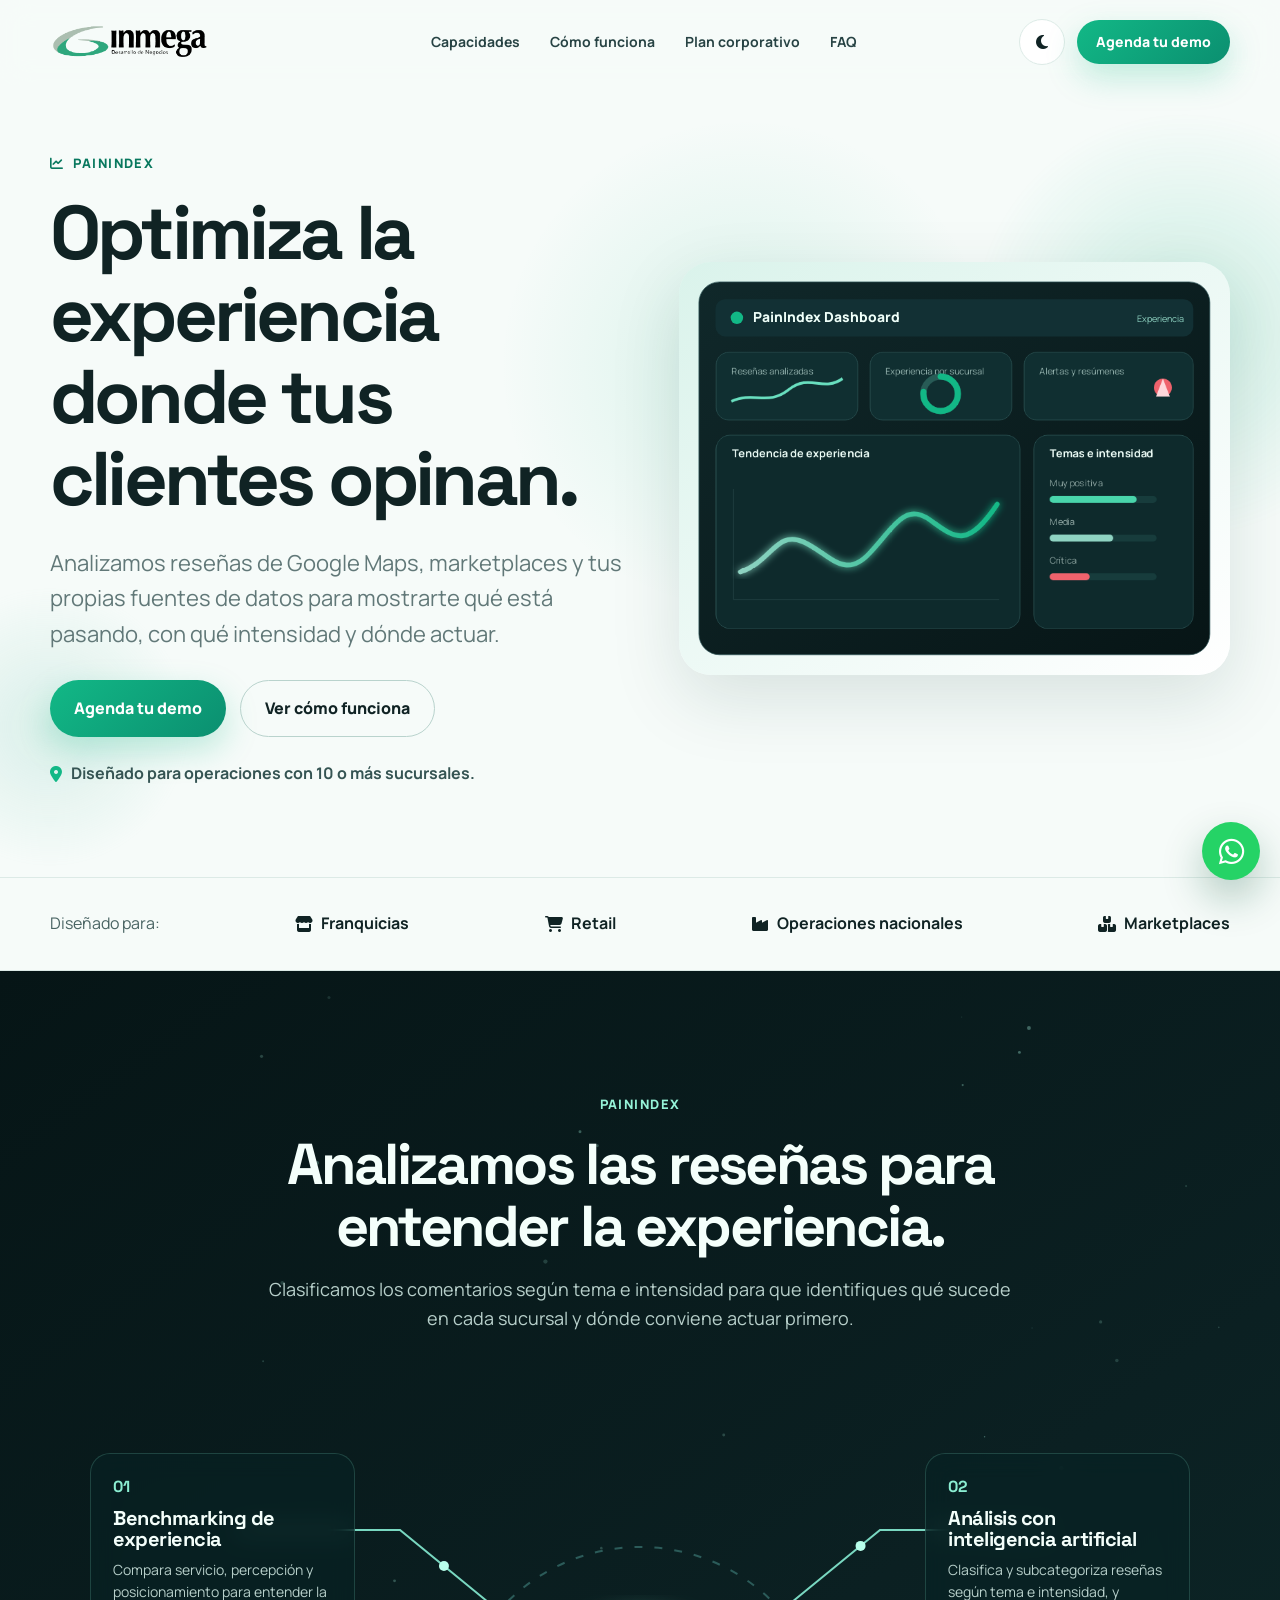
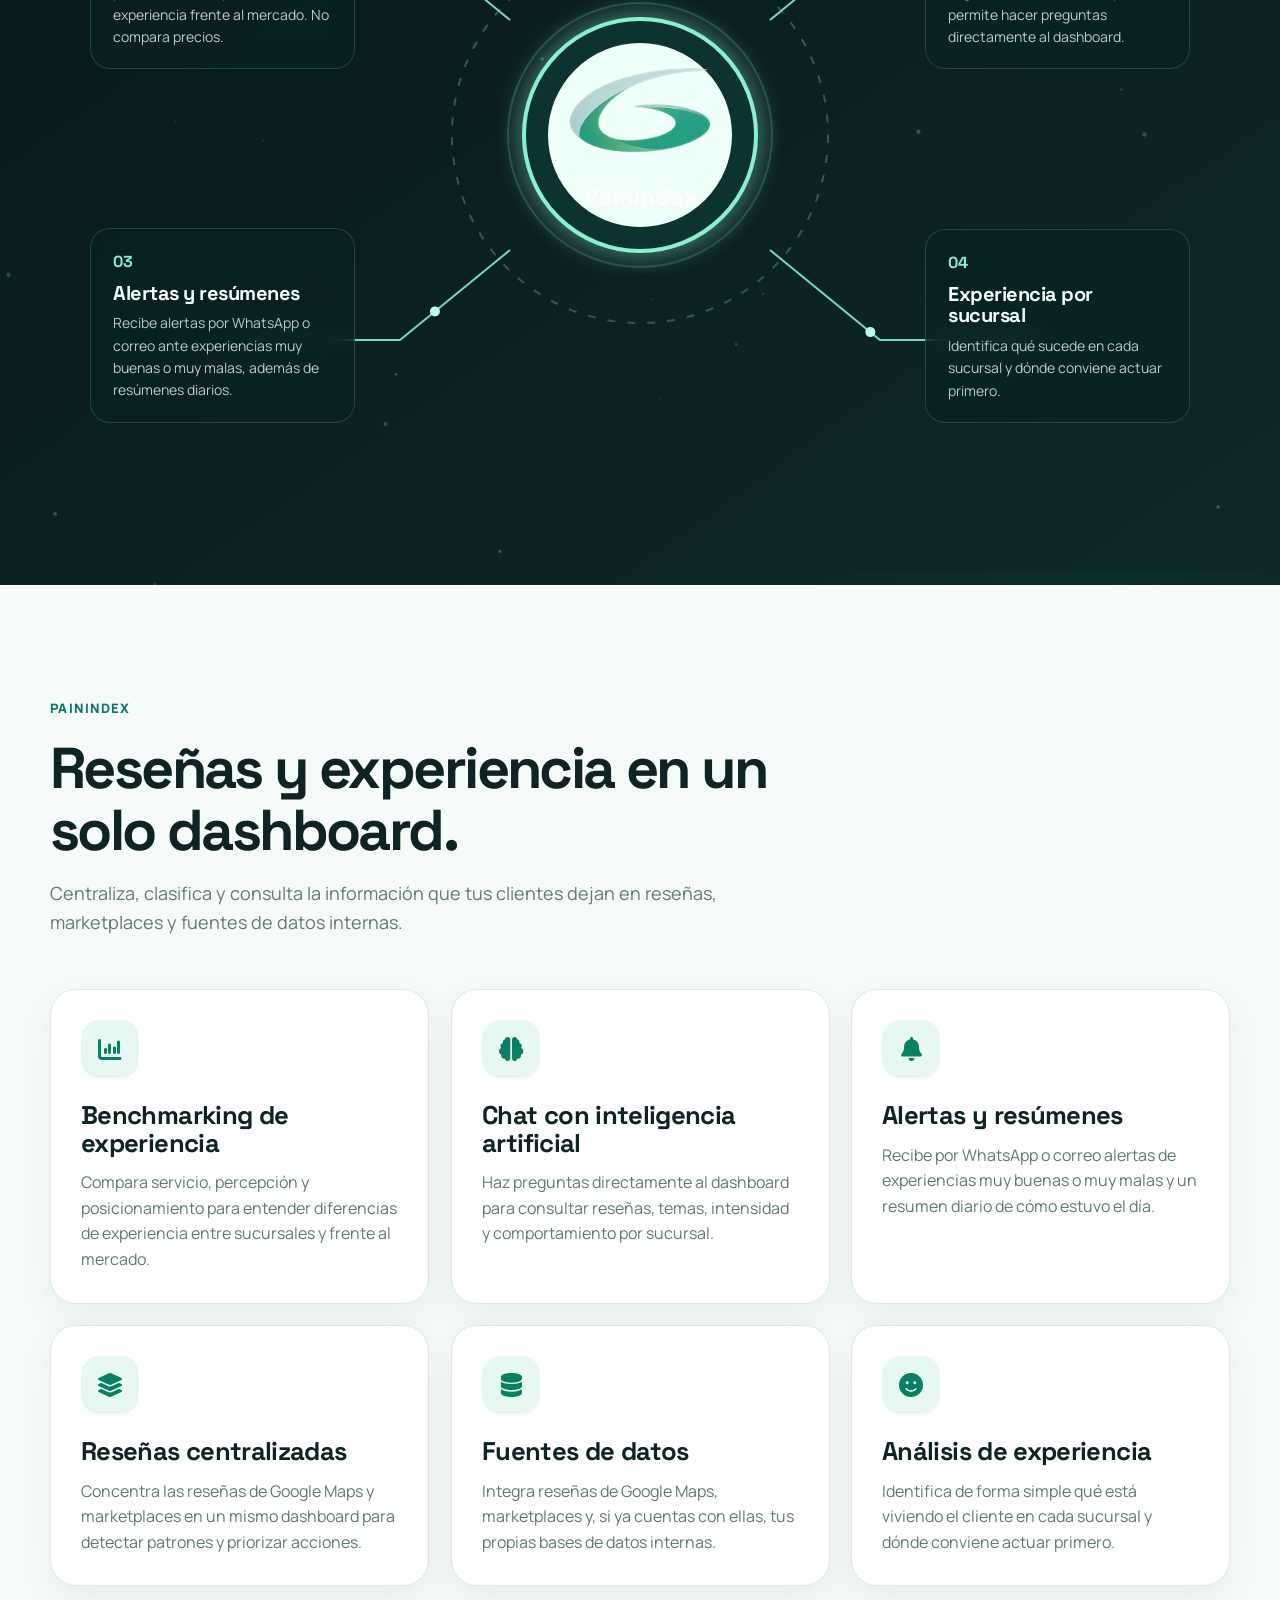
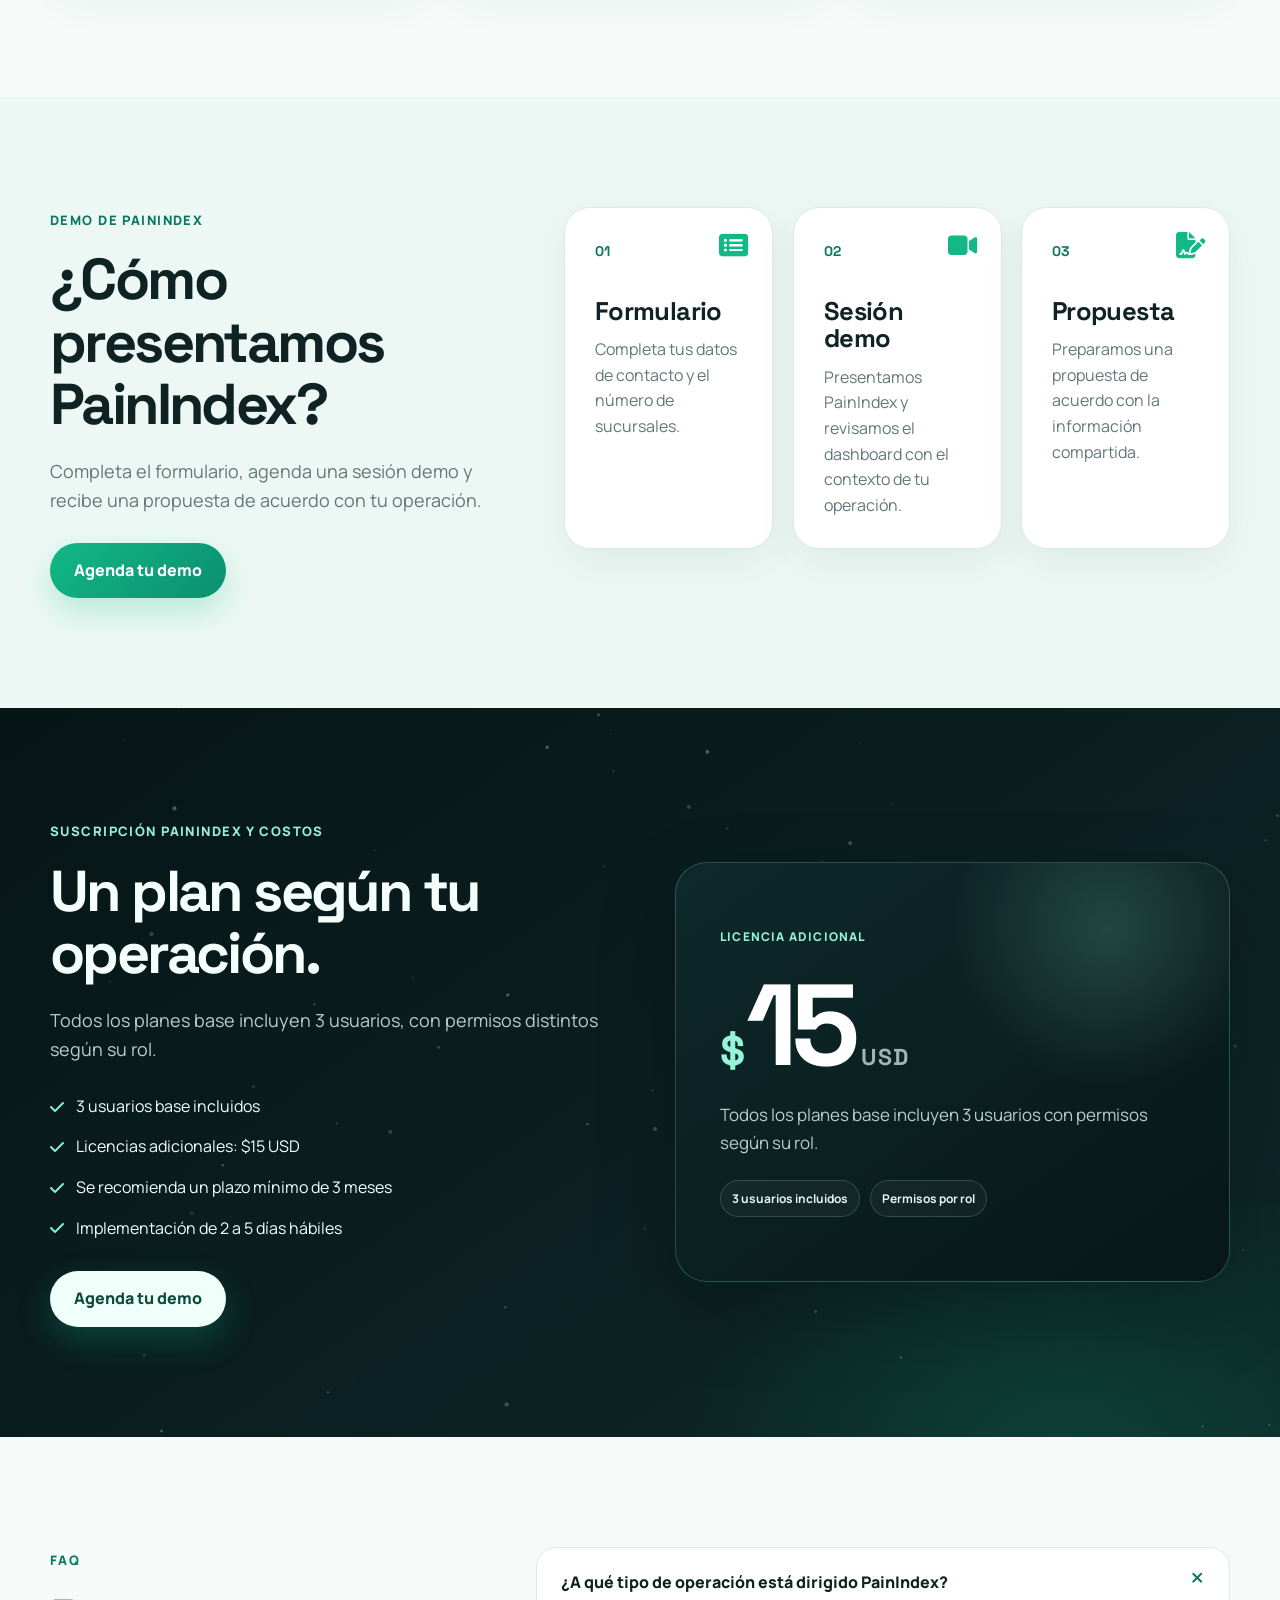
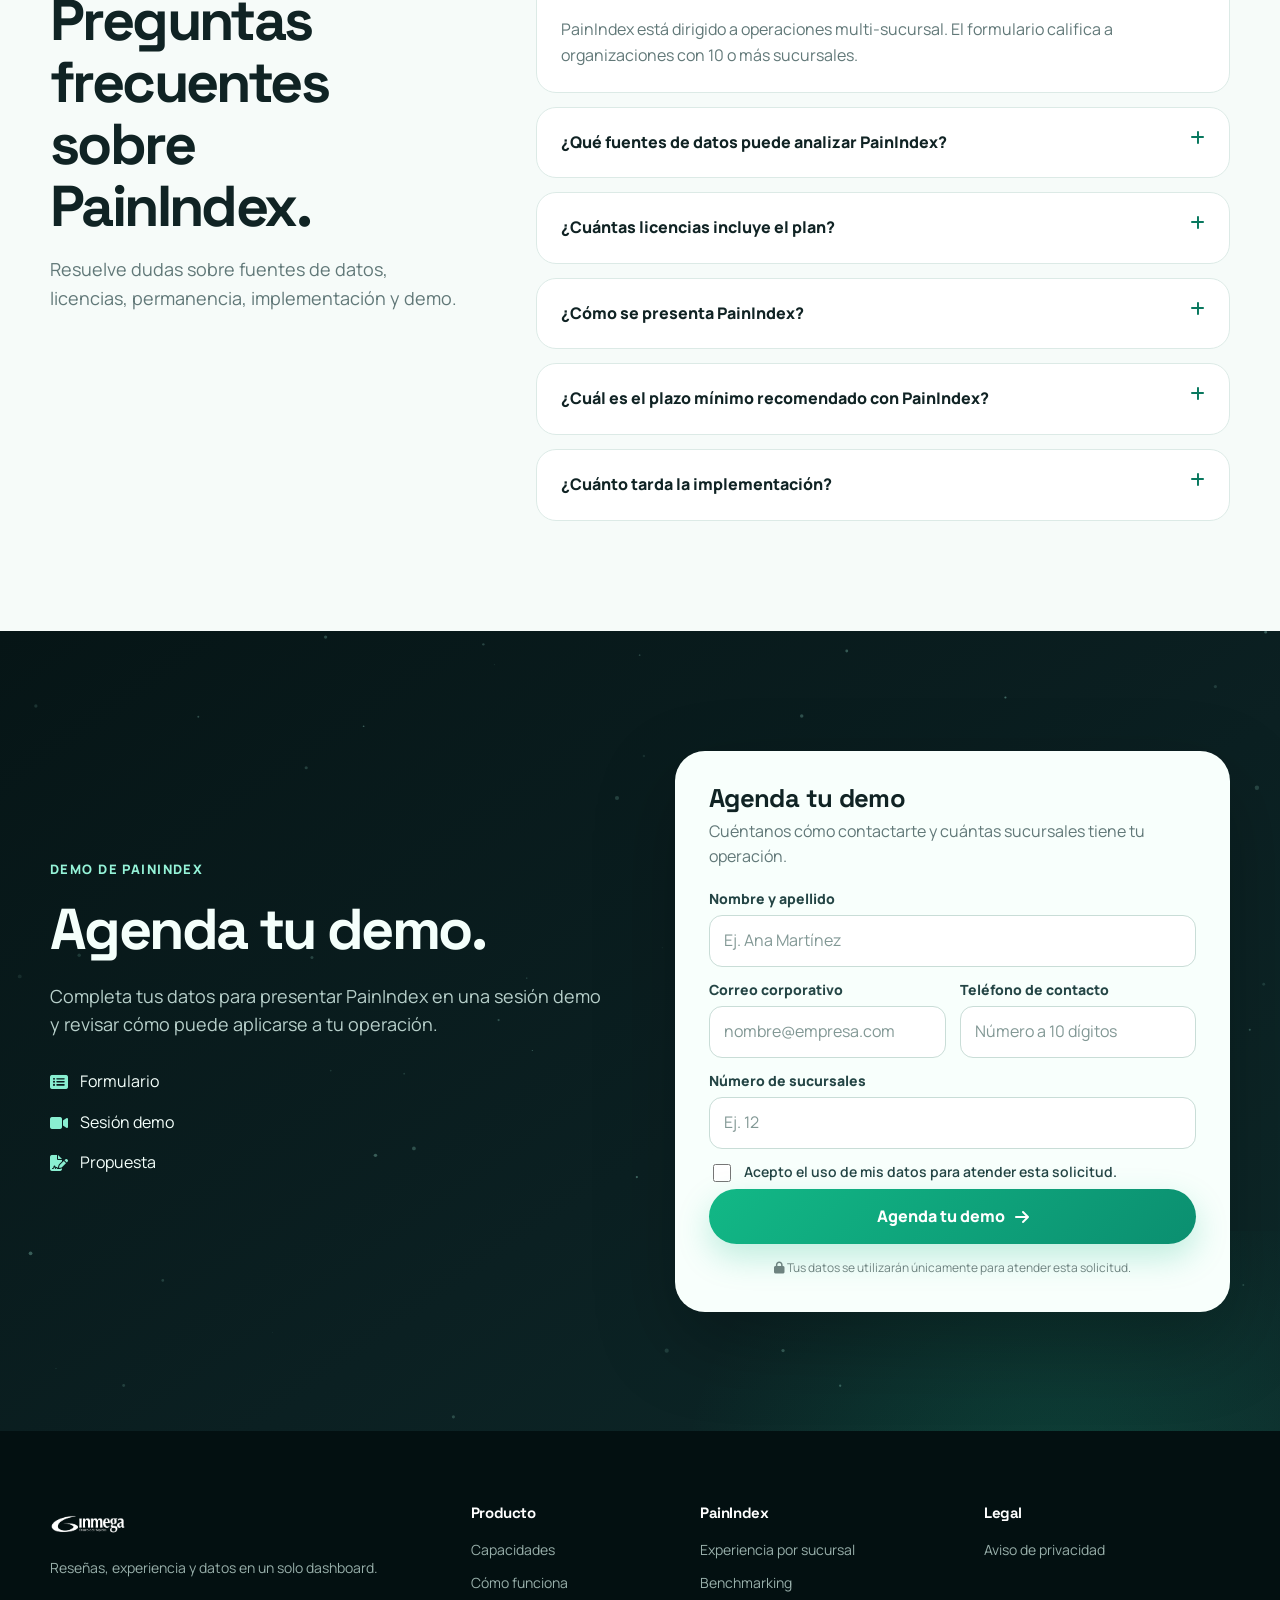
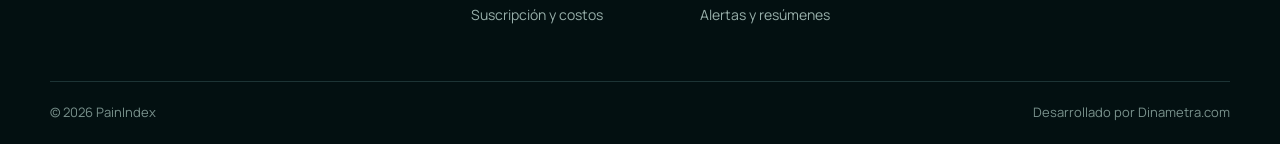
==== commit b96dfa72: "cambios" ====
--- a/index.html
+++ b/index.html
@@ -3,10 +3,10 @@
 <head>
   <meta charset="utf-8">
   <meta name="viewport" content="width=device-width, initial-scale=1">
-  <title>PainIndex de Inmega | Índice de Dolor en tiempo real</title>
-  <meta name="description" content="Centraliza las reseñas de Google Maps y Marketplaces. Optimiza tu operación sin los costos ocultos del software tradicional.">
-  <meta property="og:title" content="PainIndex de Inmega">
-  <meta property="og:description" content="Descubre el Índice de Dolor de tus franquicias en tiempo real.">
+  <title>PainIndex | Experiencia de clientes por sucursal</title>
+  <meta name="description" content="PainIndex analiza y centraliza reseñas de Google Maps, marketplaces y fuentes de datos internas para identificar la experiencia por sucursal.">
+  <meta property="og:title" content="PainIndex">
+  <meta property="og:description" content="Analiza la experiencia de tus clientes a partir de reseñas, marketplaces y fuentes de datos internas.">
   <meta property="og:type" content="website">
   <link rel="icon" href="assets/logos/favicon.png">
   <link rel="preconnect" href="https://fonts.googleapis.com">
@@ -22,8 +22,7 @@
   <header class="site-header" id="siteHeader">
     <div class="container nav-wrap">
       <a class="brand" href="#inicio" aria-label="Inmega, inicio">
-        <img class="brand-logo brand-logo-light" src="assets/logos/inmega-logo-black.png" alt="Inmega" width="334" height="188">
-        <img class="brand-logo brand-logo-dark" src="assets/logos/inmega-logo-white.png" alt="" aria-hidden="true" width="334" height="188">
+        <img src="assets/logos/inmega-logo.png" alt="Inmega" width="183" height="58">
       </a>
       <nav class="desktop-nav" aria-label="Navegación principal">
         <a href="#capacidades">Capacidades</a>
@@ -35,7 +34,7 @@
         <button class="theme-toggle" type="button" aria-label="Cambiar tema" title="Cambiar tema">
           <i class="fa-solid fa-moon" aria-hidden="true"></i>
         </button>
-        <a class="button button-small" href="#demo" data-demo-focus>Prueba la demo</a>
+        <a class="button button-small" href="#demo" data-demo-focus>Agenda tu demo</a>
         <button class="menu-toggle" type="button" aria-expanded="false" aria-controls="mobileMenu" aria-label="Abrir menú">
           <span></span><span></span><span></span>
         </button>
@@ -46,7 +45,7 @@
       <a href="#como-funciona">Cómo funciona</a>
       <a href="#plan">Plan corporativo</a>
       <a href="#faq">FAQ</a>
-      <a class="button" href="#demo" data-demo-focus>Prueba la demo</a>
+      <a class="button" href="#demo" data-demo-focus>Agenda tu demo</a>
     </nav>
   </header>
 
@@ -54,20 +53,20 @@
     <section class="hero light-section" id="inicio">
       <div class="container hero-grid">
         <div class="hero-copy reveal">
-          <span class="eyebrow"><i class="fa-solid fa-chart-line" aria-hidden="true"></i> PainIndex de Inmega</span>
-          <h1>Descubre el “Índice de Dolor” de tus franquicias en tiempo real.</h1>
-          <p class="hero-sub">Centraliza las reseñas de Google Maps y Marketplaces. Optimiza tu operación sin los costos ocultos del software tradicional.</p>
+          <span class="eyebrow"><i class="fa-solid fa-chart-line" aria-hidden="true"></i> PainIndex</span>
+          <h1>Optimiza la experiencia donde tus clientes opinan.</h1>
+          <p class="hero-sub">Analizamos reseñas de Google Maps, marketplaces y tus propias fuentes de datos para mostrarte qué está pasando, con qué intensidad y dónde actuar.</p>
           <div class="hero-actions">
-            <a class="button" href="#demo" data-demo-focus>Prueba la demo</a>
+            <a class="button" href="#demo" data-demo-focus>Agenda tu demo</a>
             <a class="button button-ghost" href="#como-funciona">Ver cómo funciona</a>
           </div>
-          <p class="proof-line"><i class="fa-solid fa-shield-halved" aria-hidden="true"></i> Más de 6 corporativos ya confían en Inmega.</p>
+          <p class="proof-line"><i class="fa-solid fa-location-dot" aria-hidden="true"></i> Diseñado para operaciones con 10 o más sucursales.</p>
         </div>
 
         <div class="dashboard-shell floating-card reveal" aria-label="Vista ilustrativa del dashboard PainIndex">
           <svg class="dashboard-svg" viewBox="0 0 760 560" role="img" aria-labelledby="dashTitle dashDesc">
             <title id="dashTitle">Dashboard animado de PainIndex</title>
-            <desc id="dashDesc">Representación visual de reseñas, sucursales, alertas y tendencias operativas.</desc>
+            <desc id="dashDesc">Representación visual de reseñas, sucursales, alertas y tendencias de experiencia.</desc>
             <defs>
               <linearGradient id="dashBg" x1="0" x2="1" y1="0" y2="1">
                 <stop offset="0" stop-color="#10282a"/>
@@ -82,59 +81,41 @@
             <rect x="10" y="10" width="740" height="540" rx="30" fill="url(#dashBg)" stroke="#31565a"/>
             <rect x="34" y="35" width="692" height="54" rx="14" fill="#123034"/>
             <circle cx="65" cy="62" r="9" fill="#12b886"/>
-            <text x="88" y="68" fill="#effff9" font-family="Manrope" font-size="20" font-weight="700">PainIndex Dashboard</text>
-            <text x="590" y="68" fill="#9dc6bd" font-family="Manrope" font-size="14">Tiempo real</text>
-            <circle cx="690" cy="62" r="7" fill="#12b886" class="pulse-dot"/>
+            <text x="88" y="68" fill="#effff9" font-family="Manrope" font-size="20" font-weight="800">PainIndex Dashboard</text>
+            <text x="645" y="68" fill="#8fd3c2" font-family="Manrope" font-size="13">Experiencia</text>
 
             <g class="metric metric-a">
-              <rect x="34" y="110" width="205" height="110" rx="18" fill="#15383a" stroke="#2b5558"/>
-              <text x="55" y="143" fill="#9dc6bd" font-size="14" font-family="Manrope">Sucursales analizadas</text>
-              <text x="55" y="194" fill="#ffffff" font-size="40" font-weight="800" font-family="Space Grotesk">24</text>
-              <path d="M150 190 l15 -20 15 11 18 -30 18 10" fill="none" stroke="url(#greenGrad)" stroke-width="5" stroke-linecap="round" class="draw-line"/>
-            </g>
-
+              <rect x="35" y="112" width="205" height="98" rx="18" fill="#102f31" stroke="#2a5051"/>
+              <text x="57" y="144" fill="#9ab8b3" font-family="Manrope" font-size="13">Reseñas analizadas</text>
+              <path class="draw-line" d="M57 183 C90 168 110 190 140 166 S190 170 218 150" fill="none" stroke="#69dfbf" stroke-width="4"/>
+            </g>
             <g class="metric metric-b">
-              <rect x="255" y="110" width="205" height="110" rx="18" fill="#15383a" stroke="#2b5558"/>
-              <text x="276" y="143" fill="#9dc6bd" font-size="14" font-family="Manrope">Reseñas procesadas</text>
-              <text x="276" y="194" fill="#ffffff" font-size="40" font-weight="800" font-family="Space Grotesk">8.4k</text>
-              <circle cx="420" cy="174" r="26" fill="#0c2325" stroke="#12b886" stroke-width="6" stroke-dasharray="120 44" transform="rotate(-90 420 174)" class="ring-animate"/>
-            </g>
-
+              <rect x="258" y="112" width="205" height="98" rx="18" fill="#102f31" stroke="#2a5051"/>
+              <text x="280" y="144" fill="#9ab8b3" font-family="Manrope" font-size="13">Experiencia por sucursal</text>
+              <circle cx="360" cy="172" r="25" fill="none" stroke="#285b56" stroke-width="9"/>
+              <circle class="ring-animate" cx="360" cy="172" r="25" fill="none" stroke="#12b886" stroke-width="9" stroke-linecap="round" transform="rotate(-90 360 172)"/>
+            </g>
             <g class="metric metric-c">
-              <rect x="476" y="110" width="250" height="110" rx="18" fill="#15383a" stroke="#2b5558"/>
-              <text x="497" y="143" fill="#9dc6bd" font-size="14" font-family="Manrope">Alertas operativas</text>
-              <text x="497" y="194" fill="#ffffff" font-size="40" font-weight="800" font-family="Space Grotesk">12</text>
-              <g transform="translate(661 173)" filter="url(#glow)">
-                <circle r="29" fill="#431b23"/>
-                <path d="M0 -15 L16 14 H-16 Z" fill="#ff6b6b"/>
-                <rect x="-2" y="-5" width="4" height="10" fill="#fff"/>
-                <circle cy="9" r="2" fill="#fff"/>
-              </g>
-            </g>
-
-            <rect x="34" y="240" width="445" height="278" rx="20" fill="#102c2f" stroke="#2b5558"/>
-            <text x="58" y="275" fill="#effff9" font-size="17" font-weight="700" font-family="Manrope">Tendencia del Índice de Dolor</text>
-            <line x1="62" y1="470" x2="445" y2="470" stroke="#31565a"/>
-            <line x1="62" y1="315" x2="62" y2="470" stroke="#31565a"/>
-            <path d="M70 430 C125 395,155 445,205 382 S290 335,330 360 S390 320,440 300" fill="none" stroke="url(#greenGrad)" stroke-width="8" stroke-linecap="round" class="chart-path"/>
-            <path d="M70 430 C125 395,155 445,205 382 S290 335,330 360 S390 320,440 300 L440 470 L70 470 Z" fill="url(#greenGrad)" opacity=".12"/>
-            <g fill="#12b886">
-              <circle cx="70" cy="430" r="7"/><circle cx="205" cy="382" r="7"/><circle cx="330" cy="360" r="7"/><circle cx="440" cy="300" r="7"/>
-            </g>
-
-            <rect x="497" y="240" width="229" height="278" rx="20" fill="#102c2f" stroke="#2b5558"/>
-            <text x="519" y="275" fill="#effff9" font-size="17" font-weight="700" font-family="Manrope">Temas críticos</text>
-            <g font-family="Manrope" font-size="13">
-              <text x="519" y="318" fill="#cce4dd">Tiempo de espera</text>
-              <rect x="519" y="331" width="178" height="10" rx="5" fill="#203f42"/>
-              <rect x="519" y="331" width="142" height="10" rx="5" fill="#ff7b72" class="bar bar-1"/>
-              <text x="519" y="377" fill="#cce4dd">Atención</text>
-              <rect x="519" y="390" width="178" height="10" rx="5" fill="#203f42"/>
-              <rect x="519" y="390" width="108" height="10" rx="5" fill="#f5c451" class="bar bar-2"/>
-              <text x="519" y="436" fill="#cce4dd">Producto</text>
-              <rect x="519" y="449" width="178" height="10" rx="5" fill="#203f42"/>
-              <rect x="519" y="449" width="76" height="10" rx="5" fill="#12b886" class="bar bar-3"/>
-            </g>
+              <rect x="481" y="112" width="245" height="98" rx="18" fill="#102f31" stroke="#2a5051"/>
+              <text x="503" y="144" fill="#9ab8b3" font-family="Manrope" font-size="13">Alertas y resúmenes</text>
+              <circle class="pulse-dot" cx="682" cy="163" r="13" fill="#ef626c"/>
+              <path d="M682 150 L692 176 H672 Z" fill="#ffd8dc"/>
+            </g>
+
+            <rect x="35" y="232" width="440" height="280" rx="20" fill="#0e2a2c" stroke="#2a5051"/>
+            <text x="58" y="264" fill="#effff9" font-family="Manrope" font-size="16" font-weight="700">Tendencia de experiencia</text>
+            <line x1="60" y1="470" x2="445" y2="470" stroke="#28494a"/>
+            <line x1="60" y1="310" x2="60" y2="470" stroke="#28494a"/>
+            <path class="chart-path" d="M70 430 C115 415 122 370 160 386 S220 444 258 402 S310 330 345 355 S398 398 442 332" fill="none" stroke="url(#greenGrad)" stroke-width="7" stroke-linecap="round" filter="url(#glow)"/>
+
+            <rect x="495" y="232" width="231" height="280" rx="20" fill="#0e2a2c" stroke="#2a5051"/>
+            <text x="518" y="264" fill="#effff9" font-family="Manrope" font-size="16" font-weight="700">Temas e intensidad</text>
+            <text x="518" y="306" fill="#93aaa6" font-family="Manrope" font-size="13">Muy positiva</text>
+            <rect x="518" y="320" width="155" height="10" rx="5" fill="#173c3c"/><rect class="bar bar-1" x="518" y="320" width="126" height="10" rx="5" fill="#49d5ab"/>
+            <text x="518" y="362" fill="#93aaa6" font-family="Manrope" font-size="13">Media</text>
+            <rect x="518" y="376" width="155" height="10" rx="5" fill="#173c3c"/><rect class="bar bar-2" x="518" y="376" width="92" height="10" rx="5" fill="#8fd3c2"/>
+            <text x="518" y="418" fill="#93aaa6" font-family="Manrope" font-size="13">Crítica</text>
+            <rect x="518" y="432" width="155" height="10" rx="5" fill="#173c3c"/><rect class="bar bar-3" x="518" y="432" width="58" height="10" rx="5" fill="#ef626c"/>
           </svg>
         </div>
       </div>
@@ -157,14 +138,13 @@
       <div class="container">
         <div class="section-heading centered reveal">
           <span class="eyebrow eyebrow-dark">PainIndex</span>
-          <h2>Centraliza las reseñas de Google Maps y Marketplaces.</h2>
-          <p>Optimiza tu operación sin los costos ocultos del software tradicional.</p>
-        </div>
-
+          <h2>Analizamos las reseñas para entender la experiencia.</h2>
+          <p>Clasificamos los comentarios según tema e intensidad para que identifiques qué sucede en cada sucursal y dónde conviene actuar primero.</p>
+        </div>
         <div class="value-map reveal">
           <svg class="value-svg" viewBox="0 0 1100 700" role="img" aria-labelledby="valueTitle valueDesc">
             <title id="valueTitle">Diagrama de capacidades de PainIndex</title>
-            <desc id="valueDesc">Cuatro capacidades conectadas a un núcleo central de inteligencia operativa.</desc>
+            <desc id="valueDesc">Cuatro capacidades conectadas a un núcleo central de análisis de experiencia.</desc>
             <defs>
               <radialGradient id="coreFill">
                 <stop offset="0" stop-color="#45e0b2"/>
@@ -173,13 +153,11 @@
               </radialGradient>
               <filter id="coreGlow"><feGaussianBlur stdDeviation="12" result="blur"/><feMerge><feMergeNode in="blur"/><feMergeNode in="SourceGraphic"/></feMerge></filter>
             </defs>
-            <circle cx="550" cy="350" r="188" fill="none" stroke="#2b5b59" stroke-width="2" stroke-dasharray="8 12" class="orbit orbit-a"/>
-            <circle cx="550" cy="350" r="132" fill="none" stroke="#204947" stroke-width="2" class="orbit orbit-b"/>
-            <g class="connector-lines" stroke="#79d8c1" stroke-width="2" fill="none">
-              <path d="M420 235 L310 145 L145 145"/>
-              <path d="M680 235 L790 145 L955 145"/>
-              <path d="M420 465 L310 555 L145 555"/>
-              <path d="M680 465 L790 555 L955 555"/>
+            <circle class="orbit orbit-a" cx="550" cy="350" r="188" fill="none" stroke="#2b5b59" stroke-width="2" stroke-dasharray="8 12"/>
+            <circle class="orbit orbit-b" cx="550" cy="350" r="132" fill="none" stroke="#204947" stroke-width="2"/>
+            <g class="connector-lines" fill="none" stroke="#79d8c1" stroke-width="2">
+              <path d="M420 235 L310 145 L145 145"/><path d="M680 235 L790 145 L955 145"/>
+              <path d="M420 465 L310 555 L145 555"/><path d="M680 465 L790 555 L955 555"/>
             </g>
             <g class="data-pulse">
               <circle r="5" fill="#b8ffeb"><animateMotion dur="3.6s" repeatCount="indefinite" path="M145 145 L310 145 L420 235"/></circle>
@@ -190,30 +168,29 @@
             <g class="core-node" filter="url(#coreGlow)">
               <circle cx="550" cy="350" r="116" fill="#0a3231" stroke="#8af0d2" stroke-width="4"/>
               <circle cx="550" cy="350" r="92" fill="#effff9"/>
-              <image href="assets/logos/inmega-mark.png" x="468" y="290" width="164" height="120" preserveAspectRatio="xMidYMid meet"/>
-              <text x="550" y="497" text-anchor="middle" fill="#ffffff" font-size="24" font-weight="700" font-family="Space Grotesk">PainIndex</text>
-            </g>
-            
+              <image href="assets/logos/inmega-mark.png" x="468" y="265" width="164" height="120" preserveAspectRatio="xMidYMid meet"/>
+              <text x="550" y="420" text-anchor="middle" fill="#ffffff" font-family="Space Grotesk" font-size="24" font-weight="700">PainIndex</text>
+            </g>
           </svg>
 
           <article class="value-copy value-top-left floating-card">
             <span class="number">01</span>
-            <h3>Benchmarking competitivo</h3>
-            <p>Compara servicio, percepción y posicionamiento para detectar por qué los clientes eligen otras opciones.</p>
+            <h3>Benchmarking de experiencia</h3>
+            <p>Compara servicio, percepción y posicionamiento para entender la experiencia frente al mercado. No compara precios.</p>
           </article>
           <article class="value-copy value-top-right floating-card">
             <span class="number">02</span>
             <h3>Análisis con inteligencia artificial</h3>
-            <p>Clasifica y subcategoriza miles de reseñas sin depender de procesos manuales.</p>
+            <p>Clasifica y subcategoriza reseñas según tema e intensidad, y permite hacer preguntas directamente al dashboard.</p>
           </article>
           <article class="value-copy value-bottom-left floating-card">
             <span class="number">03</span>
-            <h3>Alertas directivas inmediatas</h3>
-            <p>Detecta quejas críticas y problemas recurrentes antes de que escalen.</p>
+            <h3>Alertas y resúmenes</h3>
+            <p>Recibe alertas por WhatsApp o correo ante experiencias muy buenas o muy malas, además de resúmenes diarios.</p>
           </article>
           <article class="value-copy value-bottom-right floating-card">
             <span class="number">04</span>
-            <h3>Claridad operativa</h3>
+            <h3>Experiencia por sucursal</h3>
             <p>Identifica qué sucede en cada sucursal y dónde conviene actuar primero.</p>
           </article>
         </div>
@@ -224,39 +201,39 @@
       <div class="container">
         <div class="section-heading reveal">
           <span class="eyebrow">PainIndex</span>
-          <h2>Inteligencia de Negocios y Claridad Absoluta.</h2>
-          <p>En Inmega, desarrollamos estudios a la medida y suscripciones digitales para que usted sepa exactamente dónde invertir sus recursos.</p>
+          <h2>Reseñas y experiencia en un solo dashboard.</h2>
+          <p>Centraliza, clasifica y consulta la información que tus clientes dejan en reseñas, marketplaces y fuentes de datos internas.</p>
         </div>
         <div class="card-grid">
           <article class="feature-card floating-card reveal">
             <span class="icon-box"><i class="fa-solid fa-chart-column" aria-hidden="true"></i></span>
-            <h3>Benchmarking Competitivo</h3>
-            <p>Audite a su competencia en tiempo real. Compare precios, servicio y posicionamiento para descubrir por qué los clientes eligen a otros.</p>
+            <h3>Benchmarking de experiencia</h3>
+            <p>Compara servicio, percepción y posicionamiento para entender diferencias de experiencia entre sucursales y frente al mercado.</p>
           </article>
           <article class="feature-card floating-card reveal">
             <span class="icon-box"><i class="fa-solid fa-brain" aria-hidden="true"></i></span>
-            <h3>Chat con Inteligencia Artificial</h3>
-            <p>Categoriza miles de reseñas automáticamente.</p>
+            <h3>Chat con inteligencia artificial</h3>
+            <p>Haz preguntas directamente al dashboard para consultar reseñas, temas, intensidad y comportamiento por sucursal.</p>
           </article>
           <article class="feature-card floating-card reveal">
             <span class="icon-box"><i class="fa-solid fa-bell" aria-hidden="true"></i></span>
-            <h3>Alertas Directivas Inmediatas</h3>
-            <p>Mitigue crisis antes de que escalen. Reciba notificaciones al instante sobre quejas de servicio y accione rápido en cualquiera de sus sucursales.</p>
+            <h3>Alertas y resúmenes</h3>
+            <p>Recibe por WhatsApp o correo alertas de experiencias muy buenas o muy malas y un resumen diario de cómo estuvo el día.</p>
           </article>
           <article class="feature-card floating-card reveal">
             <span class="icon-box"><i class="fa-solid fa-layer-group" aria-hidden="true"></i></span>
             <h3>Reseñas centralizadas</h3>
-            <p>Centraliza las reseñas de Google Maps y Marketplaces.</p>
+            <p>Concentra las reseñas de Google Maps y marketplaces en un mismo dashboard para detectar patrones y priorizar acciones.</p>
           </article>
           <article class="feature-card floating-card reveal">
             <span class="icon-box"><i class="fa-solid fa-database" aria-hidden="true"></i></span>
             <h3>Fuentes de datos</h3>
-            <p>Extraemos, procesamos y categorizamos reseñas de Google Maps, Yelp, Amazon y Marketplaces globales.</p>
-          </article>
-          <article class="feature-card floating-card reveal">
-            <span class="icon-box"><i class="fa-solid fa-building" aria-hidden="true"></i></span>
-            <h3>Análisis operativo</h3>
-            <p>Empresa B2B y SaaS especializada en análisis operativo, con operación nacional.</p>
+            <p>Integra reseñas de Google Maps, marketplaces y, si ya cuentas con ellas, tus propias bases de datos internas.</p>
+          </article>
+          <article class="feature-card floating-card reveal">
+            <span class="icon-box"><i class="fa-solid fa-face-smile" aria-hidden="true"></i></span>
+            <h3>Análisis de experiencia</h3>
+            <p>Identifica de forma simple qué está viviendo el cliente en cada sucursal y dónde conviene actuar primero.</p>
           </article>
         </div>
       </div>
@@ -265,31 +242,26 @@
     <section class="light-section process" id="como-funciona">
       <div class="container process-grid">
         <div class="process-copy reveal">
-          <span class="eyebrow">Demostración e implementación</span>
-          <h2>¿Cuál es el proceso de demostración e implementación?</h2>
-          <p>Tras completar el formulario, nuestro equipo agendará una sesión ejecutiva de 30 minutos para presentar el Dashboard interactivo y estructurar su propuesta.</p>
-          <a class="button" href="#demo" data-demo-focus>Prueba la demo</a>
-        </div>
-        <div class="steps">
+          <span class="eyebrow">Demo de PainIndex</span>
+          <h2>¿Cómo presentamos PainIndex?</h2>
+          <p>Completa el formulario, agenda una sesión demo y recibe una propuesta de acuerdo con tu operación.</p>
+          <a class="button" href="#demo" data-demo-focus>Agenda tu demo</a>
+        </div>
+        <div class="steps steps-three">
           <article class="step-card floating-card reveal">
             <span>01</span><i class="fa-solid fa-rectangle-list" aria-hidden="true"></i>
             <h3>Formulario</h3>
-            <p>Complete la información sobre sus sucursales, reseñas y objetivo principal.</p>
+            <p>Completa tus datos de contacto y el número de sucursales.</p>
           </article>
           <article class="step-card floating-card reveal">
-            <span>02</span><i class="fa-solid fa-clock" aria-hidden="true"></i>
-            <h3>Sesión ejecutiva</h3>
-            <p>Nuestro equipo agendará una sesión ejecutiva de 30 minutos.</p>
+            <span>02</span><i class="fa-solid fa-video" aria-hidden="true"></i>
+            <h3>Sesión demo</h3>
+            <p>Presentamos PainIndex y revisamos el dashboard con el contexto de tu operación.</p>
           </article>
           <article class="step-card floating-card reveal">
-            <span>03</span><i class="fa-solid fa-display" aria-hidden="true"></i>
-            <h3>Dashboard interactivo</h3>
-            <p>Presentaremos el Dashboard interactivo aplicado a su operación.</p>
-          </article>
-          <article class="step-card floating-card reveal">
-            <span>04</span><i class="fa-solid fa-file-signature" aria-hidden="true"></i>
+            <span>03</span><i class="fa-solid fa-file-signature" aria-hidden="true"></i>
             <h3>Propuesta</h3>
-            <p>Estructuraremos su propuesta de acuerdo con la información compartida.</p>
+            <p>Preparamos una propuesta de acuerdo con la información compartida.</p>
           </article>
         </div>
       </div>
@@ -299,65 +271,62 @@
       <canvas class="particles" aria-hidden="true"></canvas>
       <div class="container plan-grid">
         <div class="plan-copy reveal">
-          <span class="eyebrow eyebrow-dark">Plan corporativo</span>
-          <h2>Suscripción PainIndex Corporativa</h2>
-          <p>Está diseñado exclusivamente para empresas corporativas, cadenas de retail y franquicias con un mínimo de 10 sucursales o alto volumen e-commerce.</p>
+          <span class="eyebrow eyebrow-dark">Suscripción PainIndex y costos</span>
+          <h2>Un plan según tu operación.</h2>
+          <p>Todos los planes base incluyen 3 usuarios, con permisos distintos según su rol.</p>
           <div class="plan-points">
-            <span><i class="fa-solid fa-check" aria-hidden="true"></i> Mínimo 10 sucursales operativas</span>
-            <span><i class="fa-solid fa-check" aria-hidden="true"></i> 3 usuarios gerenciales base incluidos</span>
-            <span><i class="fa-solid fa-check" aria-hidden="true"></i> Usuarios extra por solo $20-$30 USD</span>
-            <span><i class="fa-solid fa-check" aria-hidden="true"></i> Contratos desde 3 meses</span>
-          </div>
-          <a class="button button-light" href="#demo" data-demo-focus>Prueba la demo</a>
-        </div>
-        <div class="plan-visual floating-card reveal">
-          <img src="https://images.pexels.com/photos/3184465/pexels-photo-3184465.jpeg?auto=compress&cs=tinysrgb&w=1200" alt="Equipo directivo analizando información en una reunión" loading="lazy" width="1200" height="800">
-          <div class="photo-badge"><i class="fa-solid fa-building" aria-hidden="true"></i> B2B, SaaS e Inteligencia de Negocios</div>
-        </div>
-      </div>
-    </section>
-
-    <section class="light-section about">
-      <div class="container about-grid">
-        <div class="about-image floating-card reveal">
-          <img src="https://images.pexels.com/photos/3184418/pexels-photo-3184418.jpeg?auto=compress&cs=tinysrgb&w=1200" alt="Equipo colaborando alrededor de una mesa de trabajo" loading="lazy" width="1200" height="800">
-        </div>
-        <div class="about-copy reveal">
-          <span class="eyebrow">Inmega</span>
-          <h2>Inteligencia de Negocios y Claridad Absoluta.</h2>
-          <p>En Inmega, desarrollamos estudios a la medida y suscripciones digitales para que usted sepa exactamente dónde invertir sus recursos.</p>
-          <ul class="check-list">
-            <li><i class="fa-solid fa-check" aria-hidden="true"></i> Empresa B2B y SaaS especializada en análisis operativo</li>
-            <li><i class="fa-solid fa-check" aria-hidden="true"></i> Operación nacional</li>
-            <li><i class="fa-solid fa-check" aria-hidden="true"></i> Analizando miles de interacciones digitales operativas diariamente</li>
-          </ul>
-        </div>
-      </div>
-    </section>
+            <span><i class="fa-solid fa-check" aria-hidden="true"></i> 3 usuarios base incluidos</span>
+            <span><i class="fa-solid fa-check" aria-hidden="true"></i> Licencias adicionales: $15 USD</span>
+            <span><i class="fa-solid fa-check" aria-hidden="true"></i> Se recomienda un plazo mínimo de 3 meses</span>
+            <span><i class="fa-solid fa-check" aria-hidden="true"></i> Implementación de 2 a 5 días hábiles</span>
+          </div>
+          <a class="button button-light" href="#demo" data-demo-focus>Agenda tu demo</a>
+        </div>
+        <div class="price-card floating-card reveal" aria-label="Costo de licencias adicionales">
+          <span class="price-kicker">Licencia adicional</span>
+          <strong><small>$</small>15 <em>USD</em></strong>
+          <p>Todos los planes base incluyen 3 usuarios con permisos según su rol.</p>
+          <div class="price-tags">
+            <span>3 usuarios incluidos</span>
+            <span>Permisos por rol</span>
+          </div>
+        </div>
+      </div>
+    </section>
+
+    
 
     <section class="light-section faq-section" id="faq">
       <div class="container faq-grid">
         <div class="section-heading reveal">
-          <span class="eyebrow">Preguntas frecuentes</span>
-          <h2>Preguntas frecuentes sobre PainIndex</h2>
-          <p>Conozca el perfil de organización, las fuentes de datos y el proceso de demostración.</p>
+          <span class="eyebrow">FAQ</span>
+          <h2>Preguntas frecuentes sobre PainIndex.</h2>
+          <p>Resuelve dudas sobre fuentes de datos, licencias, permanencia, implementación y demo.</p>
         </div>
         <div class="accordion reveal">
           <article class="faq-item is-open">
-            <button type="button" aria-expanded="true" aria-controls="faq1">¿A qué perfil de organización está dirigido PainIndex?<i class="fa-solid fa-plus" aria-hidden="true"></i></button>
-            <div id="faq1" class="faq-answer"><p>Está diseñado exclusivamente para empresas corporativas, cadenas de retail y franquicias con un mínimo de 10 sucursales o alto volumen e-commerce. No prestamos servicio a negocios de una sola sucursal.</p></div>
+            <button type="button" aria-expanded="true" aria-controls="faq1">¿A qué tipo de operación está dirigido PainIndex?<i class="fa-solid fa-plus" aria-hidden="true"></i></button>
+            <div class="faq-answer" id="faq1"><p>PainIndex está dirigido a operaciones multi-sucursal. El formulario califica a organizaciones con 10 o más sucursales.</p></div>
           </article>
           <article class="faq-item">
-            <button type="button" aria-expanded="false" aria-controls="faq2">¿Qué canales y fuentes de datos analiza la plataforma?<i class="fa-solid fa-plus" aria-hidden="true"></i></button>
-            <div id="faq2" class="faq-answer" hidden><p>Extraemos, procesamos y categorizamos reseñas de Google Maps, Yelp, Amazon y Marketplaces globales.</p></div>
+            <button type="button" aria-expanded="false" aria-controls="faq2">¿Qué fuentes de datos puede analizar PainIndex?<i class="fa-solid fa-plus" aria-hidden="true"></i></button>
+            <div class="faq-answer" id="faq2" hidden><p>Puede trabajar con reseñas de Google Maps y marketplaces. Si ya cuentas con una base de datos interna, también puede integrarse como fuente de información.</p></div>
           </article>
           <article class="faq-item">
-            <button type="button" aria-expanded="false" aria-controls="faq3">¿Cómo se estructura el esquema de licenciamiento por usuarios?<i class="fa-solid fa-plus" aria-hidden="true"></i></button>
-            <div id="faq3" class="faq-answer" hidden><p>Todos los planes base incluyen 3 usuarios gerenciales/directivos. Para expandir la cobertura en su estructura organizacional, se añaden licencias por solo $20 a $30 USD.</p></div>
+            <button type="button" aria-expanded="false" aria-controls="faq3">¿Cuántas licencias incluye el plan?<i class="fa-solid fa-plus" aria-hidden="true"></i></button>
+            <div class="faq-answer" id="faq3" hidden><p>Todos los planes base incluyen 3 usuarios. Pueden tener distintos permisos según su rol. Las licencias adicionales tienen un costo de $15 USD.</p></div>
           </article>
           <article class="faq-item">
-            <button type="button" aria-expanded="false" aria-controls="faq4">¿Cuál es el proceso de demostración e implementación?<i class="fa-solid fa-plus" aria-hidden="true"></i></button>
-            <div id="faq4" class="faq-answer" hidden><p>Tras completar el formulario, nuestro equipo agendará una sesión ejecutiva de 30 minutos para presentar el Dashboard interactivo y estructurar su propuesta.</p></div>
+            <button type="button" aria-expanded="false" aria-controls="faq4">¿Cómo se presenta PainIndex?<i class="fa-solid fa-plus" aria-hidden="true"></i></button>
+            <div class="faq-answer" id="faq4" hidden><p>El proceso tiene tres pasos: formulario, sesión demo y propuesta.</p></div>
+          </article>
+          <article class="faq-item">
+            <button type="button" aria-expanded="false" aria-controls="faq5">¿Cuál es el plazo mínimo recomendado con PainIndex?<i class="fa-solid fa-plus" aria-hidden="true"></i></button>
+            <div class="faq-answer" id="faq5" hidden><p>Se recomienda un plazo mínimo de 3 meses para poder alcanzar la data correcta.</p></div>
+          </article>
+          <article class="faq-item">
+            <button type="button" aria-expanded="false" aria-controls="faq6">¿Cuánto tarda la implementación?<i class="fa-solid fa-plus" aria-hidden="true"></i></button>
+            <div class="faq-answer" id="faq6" hidden><p>La implementación toma de 2 a 5 días hábiles.</p></div>
           </article>
         </div>
       </div>
@@ -367,78 +336,50 @@
       <canvas class="particles" aria-hidden="true"></canvas>
       <div class="container demo-grid">
         <div class="demo-copy reveal">
-          <span class="eyebrow eyebrow-dark">Demostración ejecutiva</span>
-          <h2>Agende una Demostración Ejecutiva</h2>
-          <p>Solicite una sesión de 30 minutos. Le mostraremos cómo obtener la “bola de cristal” operativa y reputacional de su red de puntos de venta.</p>
+          <span class="eyebrow eyebrow-dark">Demo de PainIndex</span>
+          <h2>Agenda tu demo.</h2>
+          <p>Completa tus datos para presentar PainIndex en una sesión demo y revisar cómo puede aplicarse a tu operación.</p>
           <div class="demo-benefits">
-            <span><i class="fa-solid fa-clock" aria-hidden="true"></i> Sesión ejecutiva de 30 minutos</span>
-            <span><i class="fa-solid fa-display" aria-hidden="true"></i> Dashboard interactivo</span>
-            <span><i class="fa-solid fa-file-signature" aria-hidden="true"></i> Estructura de su propuesta</span>
-          </div>
-        </div>
-
+            <span><i class="fa-solid fa-rectangle-list" aria-hidden="true"></i> Formulario</span>
+            <span><i class="fa-solid fa-video" aria-hidden="true"></i> Sesión demo</span>
+            <span><i class="fa-solid fa-file-signature" aria-hidden="true"></i> Propuesta</span>
+          </div>
+        </div>
         <form class="lead-form floating-card reveal" id="leadForm" novalidate>
           <div class="form-head">
-            <h3>Agende una Demostración Ejecutiva</h3>
-            <p>Solicite una sesión de 30 minutos para conocer el Dashboard interactivo.</p>
+            <h3>Agenda tu demo</h3>
+            <p>Cuéntanos cómo contactarte y cuántas sucursales tiene tu operación.</p>
           </div>
           <div class="form-grid">
             <div class="field full">
-              <label for="nombre">Nombre y Apellidos</label>
-              <input id="nombre" name="nombre" autocomplete="name" placeholder="Nombre completo del tomador de decisión" required>
+              <label for="nombre">Nombre y apellido</label>
+              <input id="nombre" name="nombre" autocomplete="name" placeholder="Ej. Ana Martínez" required>
               <small class="error" aria-live="polite"></small>
             </div>
             <div class="field">
-              <label for="correo">Correo Corporativo</label>
-              <input id="correo" name="correo" type="email" autocomplete="email" placeholder="email@empresa.com" required>
+              <label for="correo">Correo corporativo</label>
+              <input id="correo" name="correo" type="email" autocomplete="email" placeholder="nombre@empresa.com" required>
               <small class="error" aria-live="polite"></small>
             </div>
             <div class="field">
-              <label for="telefono">Teléfono de Contacto</label>
+              <label for="telefono">Teléfono de contacto</label>
               <input id="telefono" name="telefono" type="tel" autocomplete="tel" inputmode="numeric" maxlength="14" placeholder="Número a 10 dígitos" required>
               <small class="error" aria-live="polite"></small>
             </div>
             <div class="field full">
-              <label for="sucursales">Número de Sucursales Operativas</label>
-              <select id="sucursales" name="sucursales" required>
-                <option value="">Seleccione una opción</option>
-                <option>Menos de 3</option>
-                <option>De 3 a 9</option>
-                <option>10 a 20</option>
-                <option>Más de 20</option>
-              </select>
-              <small class="error" aria-live="polite"></small>
-            </div>
-            <div class="field full">
-              <label for="reviews">Volumen Mensual de Reseñas por Sucursal</label>
-              <select id="reviews" name="reviews" required>
-                <option value="">Seleccione una opción</option>
-                <option>Menos de 10</option>
-                <option>10 a 15</option>
-                <option>Más de 15 reseñas al mes</option>
-              </select>
-              <small class="error" aria-live="polite"></small>
-            </div>
-            <div class="field full">
-              <label for="objetivo">Objetivo Principal de la Información</label>
-              <select id="objetivo" name="objetivo" required>
-                <option value="">Seleccione una opción</option>
-                <option>Análisis de Competencia</option>
-                <option>Alertas y Control Operativo</option>
-                <option>Centralización de Feedback</option>
-                <option>Evaluación de Personal y Precios</option>
-              </select>
+              <label for="sucursales">Número de sucursales</label>
+              <input id="sucursales" name="sucursales" type="number" min="1" inputmode="numeric" placeholder="Ej. 12" required>
               <small class="error" aria-live="polite"></small>
             </div>
             <div class="field full consent">
-              <label><input type="checkbox" name="privacidad" required> Acepto que Inmega utilice mis datos para atender esta solicitud.</label>
+              <label><input type="checkbox" name="privacidad" required> Acepto el uso de mis datos para atender esta solicitud.</label>
               <small class="error" aria-live="polite"></small>
             </div>
           </div>
           <button class="button submit-button" type="submit">
-            <span>Prueba la demo</span><i class="fa-solid fa-arrow-right" aria-hidden="true"></i>
+            <span>Agenda tu demo</span><i class="fa-solid fa-arrow-right" aria-hidden="true"></i>
           </button>
-          <p class="form-trust"><i class="fa-solid fa-lock" aria-hidden="true"></i> Sus datos se utilizarán únicamente para atender esta solicitud.</p>
+          <p class="form-trust"><i class="fa-solid fa-lock" aria-hidden="true"></i> Tus datos se utilizarán únicamente para atender esta solicitud.</p>
         </form>
       </div>
     </section>
@@ -451,20 +392,22 @@
   <footer class="site-footer">
     <div class="container footer-grid">
       <div>
-        <img src="assets/logos/inmega-logo.png" alt="Inmega" width="183" height="58">
-        <p>B2B, SaaS e Inteligencia de Negocios.</p>
+        <div class="footer-brand">
+          <img src="assets/logos/inmega-logo-white.png" alt="Inmega" width="183" height="58">
+        </div>
+        <p>Reseñas, experiencia y datos en un solo dashboard.</p>
       </div>
       <div>
         <h3>Producto</h3>
         <a href="#capacidades">Capacidades</a>
         <a href="#como-funciona">Cómo funciona</a>
-        <a href="#plan">Plan corporativo</a>
+        <a href="#plan">Suscripción y costos</a>
       </div>
       <div>
-        <h3>Inmega</h3>
-        <span>Monterrey, N.L., México</span>
-        <span>Operación nacional</span>
-        <span>Análisis operativo</span>
+        <h3>PainIndex</h3>
+        <span>Experiencia por sucursal</span>
+        <span>Benchmarking</span>
+        <span>Alertas y resúmenes</span>
       </div>
       <div>
         <h3>Legal</h3>
@@ -472,7 +415,7 @@
       </div>
     </div>
     <div class="container footer-bottom">
-      <span>© 2026 Inmega</span>
+      <span>© 2026 PainIndex</span>
       <a href="https://dinametra.com/" target="_blank" rel="noopener">Desarrollado por Dinametra.com</a>
     </div>
   </footer>
--- a/styles.css
+++ b/styles.css
@@ -160,7 +160,7 @@
 @keyframes ring{from{stroke-dasharray:0 164}to{stroke-dasharray:120 44}}
 @keyframes barGrow{from{transform:scaleX(0)}to{transform:scaleX(1)}}
 @keyframes pulse{50%{opacity:.35;transform:scale(1.3);transform-origin:center}}
-@keyframes floatCard{0%,100%{transform:translateY(0)}50%{transform:translateY(-8px)}}
+@keyframes floatCard{0%,100%{transform:translateY(0)}50%{transform:translateY(-12px)}}
 @keyframes floatIcon{0%,100%{transform:translate(var(--x,0),var(--y,0)) translateY(0)}50%{transform:translate(var(--x,0),var(--y,0)) translateY(-9px)}}
 @keyframes corePulse{50%{transform:scale(1.04)}}
 @keyframes spin{to{transform:rotate(360deg)}}
@@ -280,3 +280,93 @@
     min-height:74px;
   }
 }
+
+
+/* === Ajustes PainIndex — minuta 4 agosto === */
+.painindex-brand{
+  display:inline-flex;
+  align-items:center;
+  gap:10px;
+  font-family:var(--font-display);
+  font-size:24px;
+  font-weight:800;
+  letter-spacing:-.04em;
+}
+.painindex-brand img{width:38px;height:38px;object-fit:contain}
+.footer-painindex-brand{display:flex;align-items:center;gap:10px}
+.footer-painindex-brand img{width:36px;height:36px;filter:none}
+.footer-painindex-brand strong{font-family:var(--font-display);font-size:24px;color:#fff}
+
+.hero::before{
+  content:"";
+  position:absolute;
+  width:520px;height:520px;
+  left:38%;top:12%;
+  border-radius:50%;
+  background:radial-gradient(circle,rgba(18,184,134,.13),transparent 67%);
+  animation:jovialGlow 7s ease-in-out infinite;
+  pointer-events:none;
+}
+.feature-card,.step-card,.price-card{
+  transition:transform .28s ease,box-shadow .28s ease,border-color .28s ease;
+}
+.feature-card:hover,.step-card:hover,.price-card:hover{
+  transform:translateY(-10px) rotate(-.35deg);
+  border-color:rgba(18,184,134,.45);
+  box-shadow:0 24px 58px rgba(18,72,65,.14);
+}
+.steps.steps-three{grid-template-columns:repeat(3,1fr);align-items:stretch}
+.steps.steps-three .step-card{min-height:260px}
+
+.price-card{
+  min-height:420px;
+  border:1px solid rgba(143,239,209,.24);
+  border-radius:32px;
+  padding:44px;
+  background:
+    radial-gradient(circle at 78% 16%,rgba(143,239,209,.18),transparent 28%),
+    linear-gradient(145deg,#0e292b,#071718);
+  display:flex;
+  flex-direction:column;
+  justify-content:center;
+  box-shadow:0 30px 80px rgba(0,0,0,.24);
+}
+.price-kicker{
+  text-transform:uppercase;
+  letter-spacing:.1em;
+  font-size:12px;
+  font-weight:800;
+  color:#95f3d8;
+}
+.price-card>strong{
+  display:flex;
+  align-items:baseline;
+  gap:8px;
+  font-family:var(--font-display);
+  font-size:clamp(70px,9vw,118px);
+  line-height:1;
+  color:#fff;
+  margin:22px 0 18px;
+  letter-spacing:-.06em;
+}
+.price-card>strong small{font-size:.36em;color:#95f3d8}
+.price-card>strong em{font-style:normal;font-size:.2em;letter-spacing:.06em;color:#9db8b2}
+.price-card p{font-size:17px}
+.price-tags{display:flex;gap:10px;flex-wrap:wrap;margin-top:24px}
+.price-tags span{
+  border:1px solid rgba(143,239,209,.2);
+  background:rgba(255,255,255,.04);
+  padding:8px 11px;
+  border-radius:999px;
+  color:#dffbf2;
+  font-size:12px;
+  font-weight:700;
+}
+@keyframes jovialGlow{
+  0%,100%{transform:translate3d(0,0,0) scale(1);opacity:.65}
+  50%{transform:translate3d(24px,-18px,0) scale(1.08);opacity:1}
+}
+@media (max-width:900px){
+  .steps.steps-three{grid-template-columns:1fr}
+  .price-card{min-height:360px}
+}
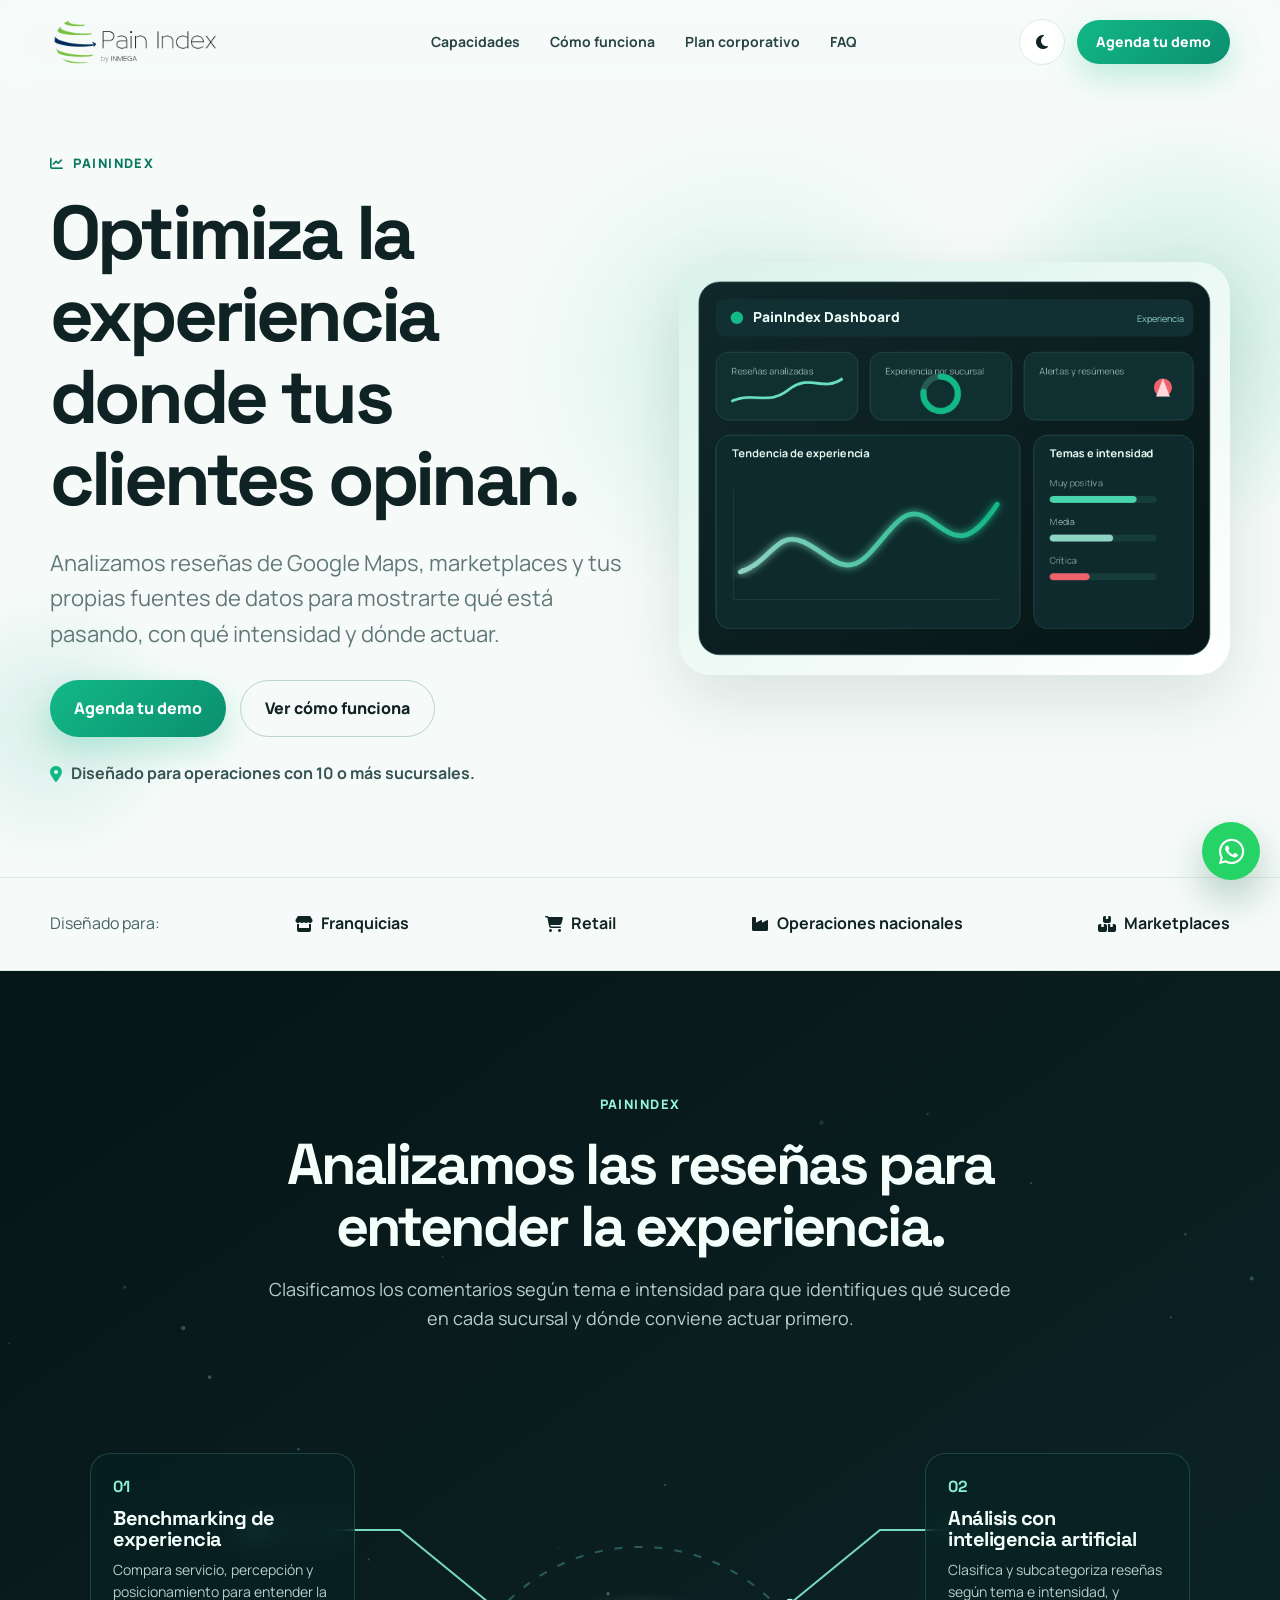
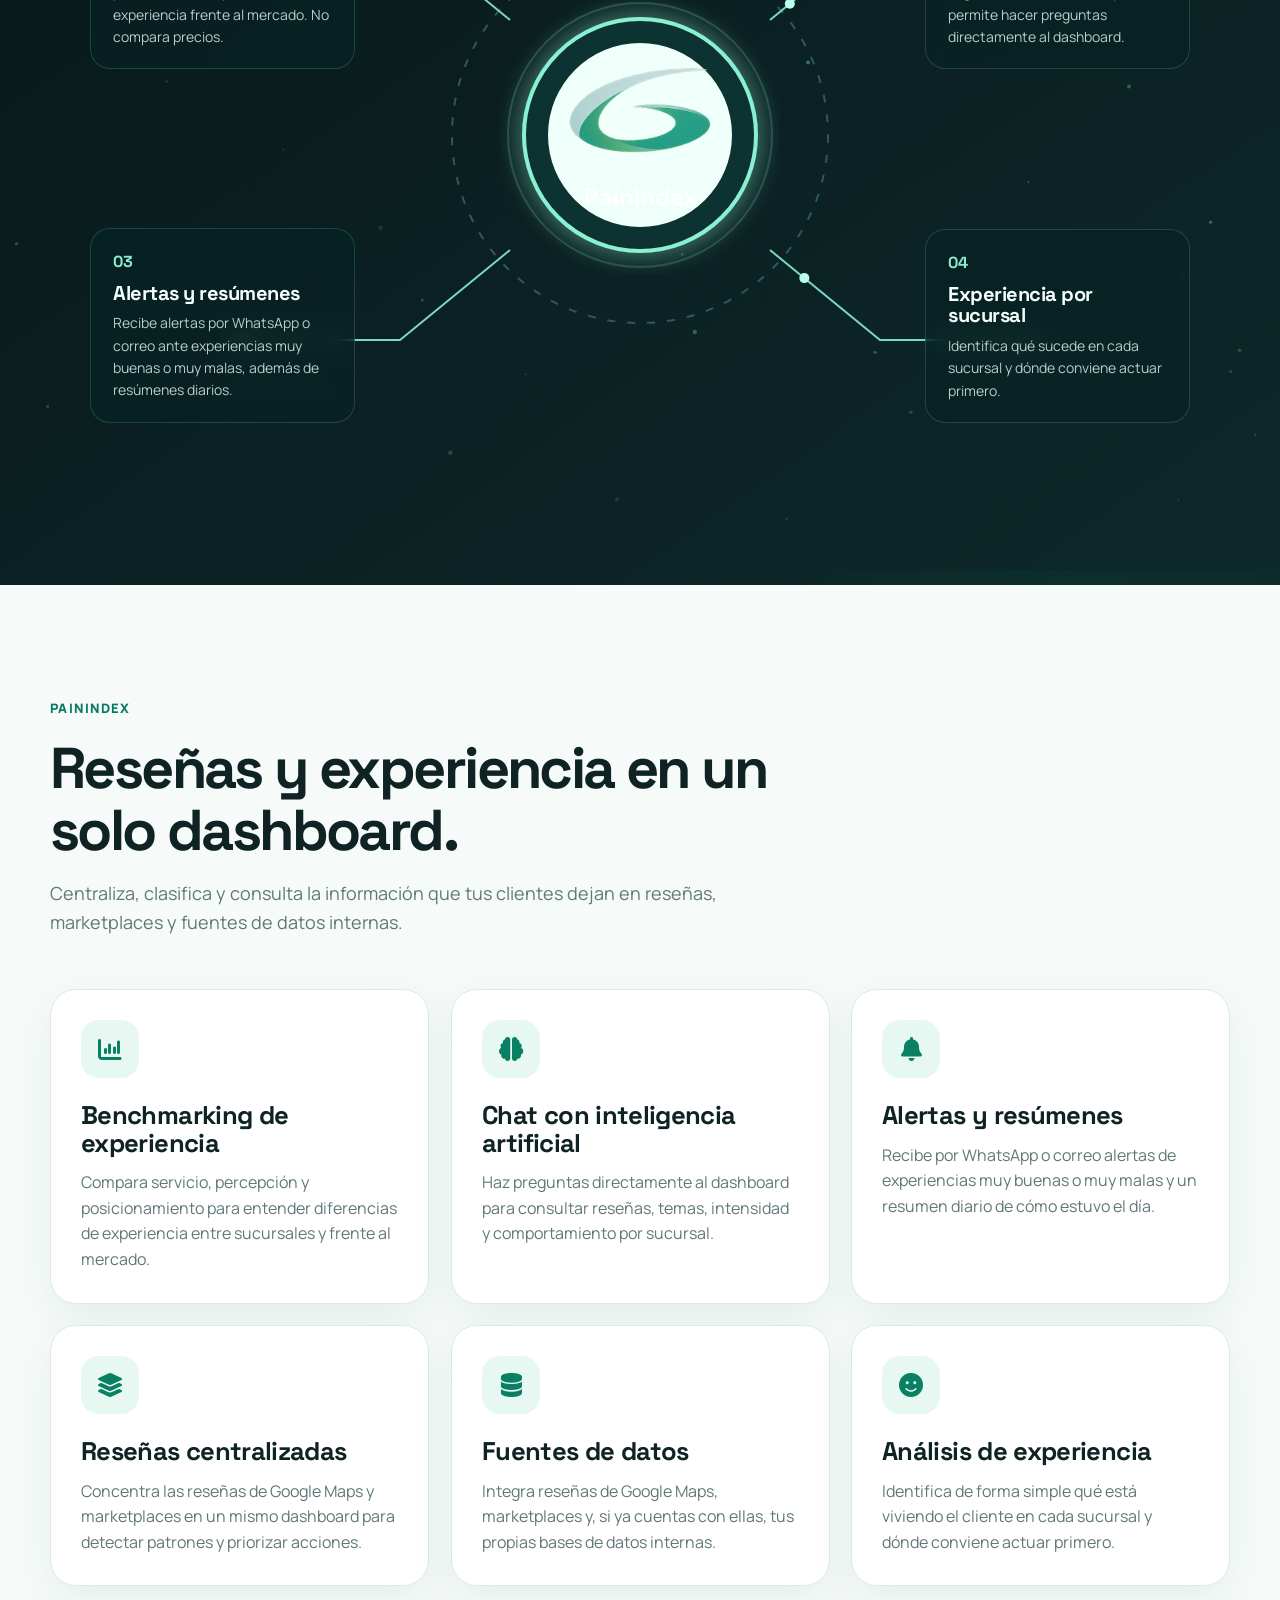
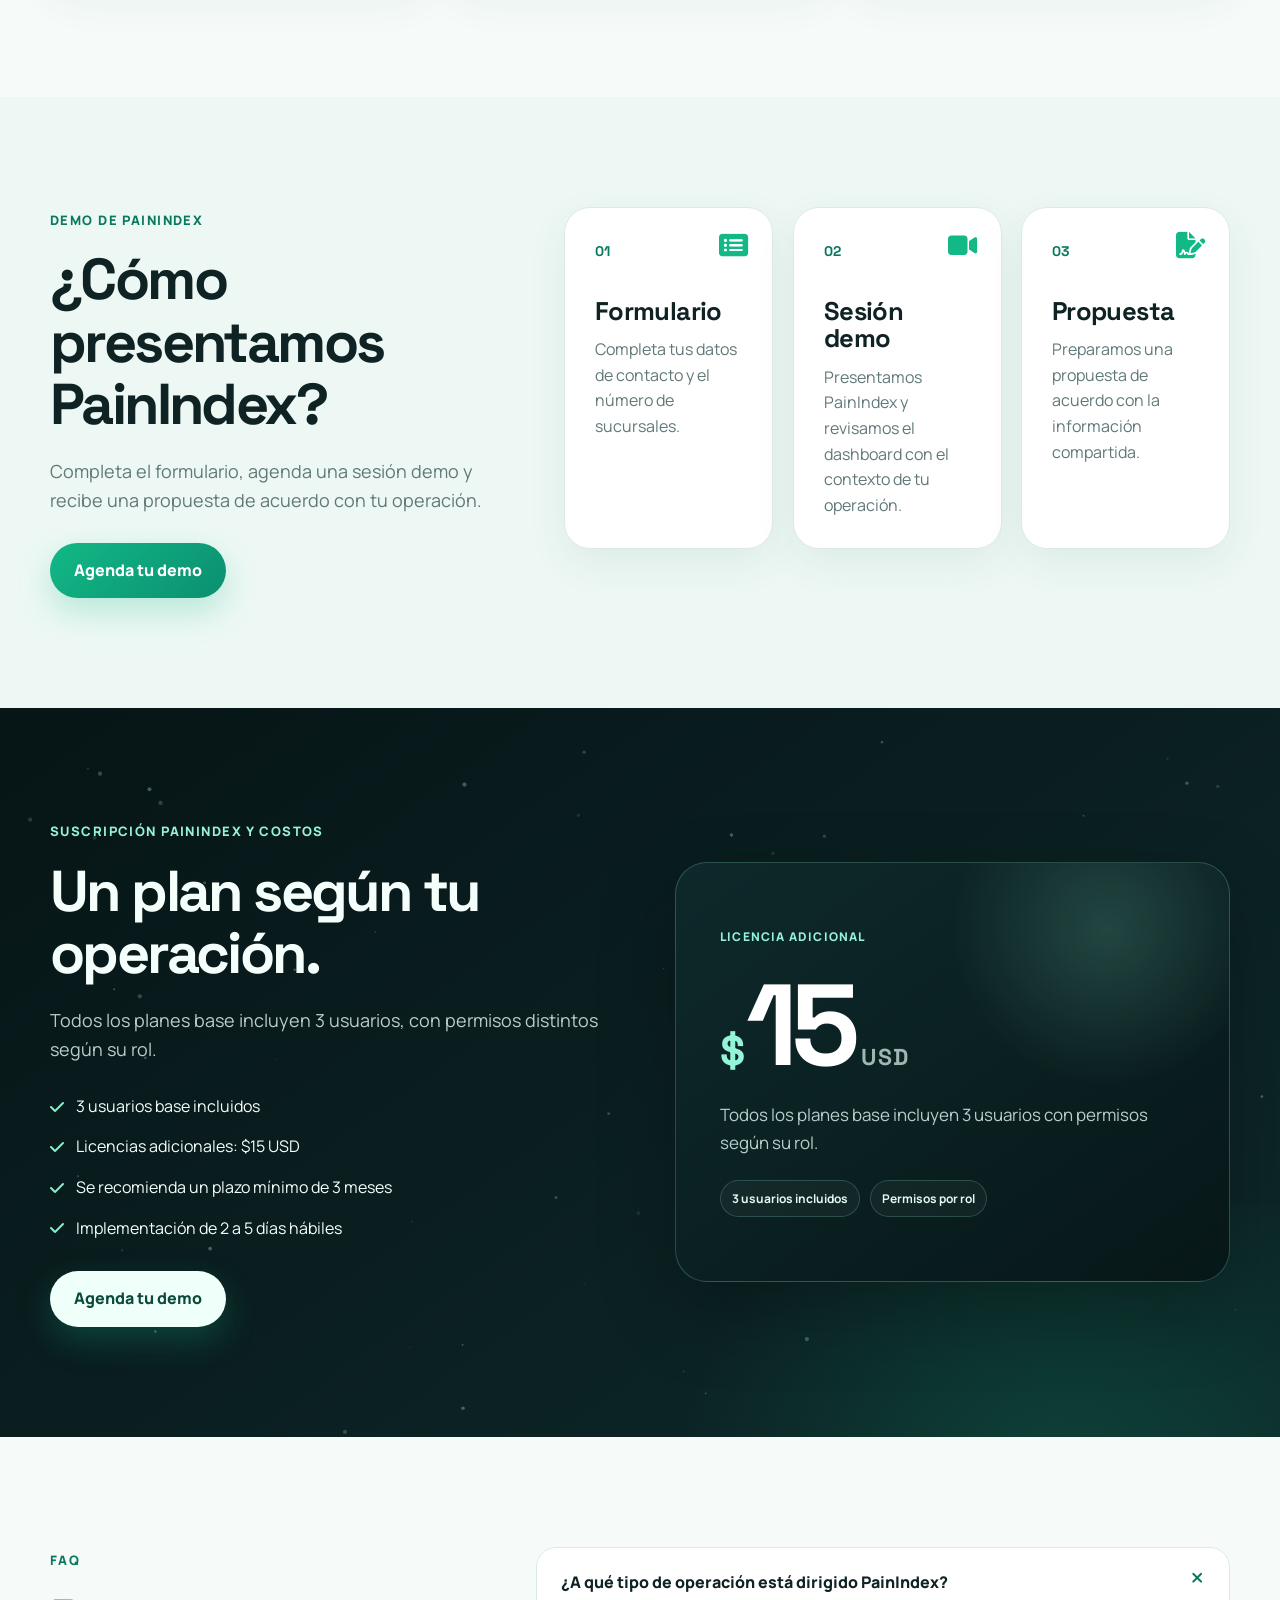
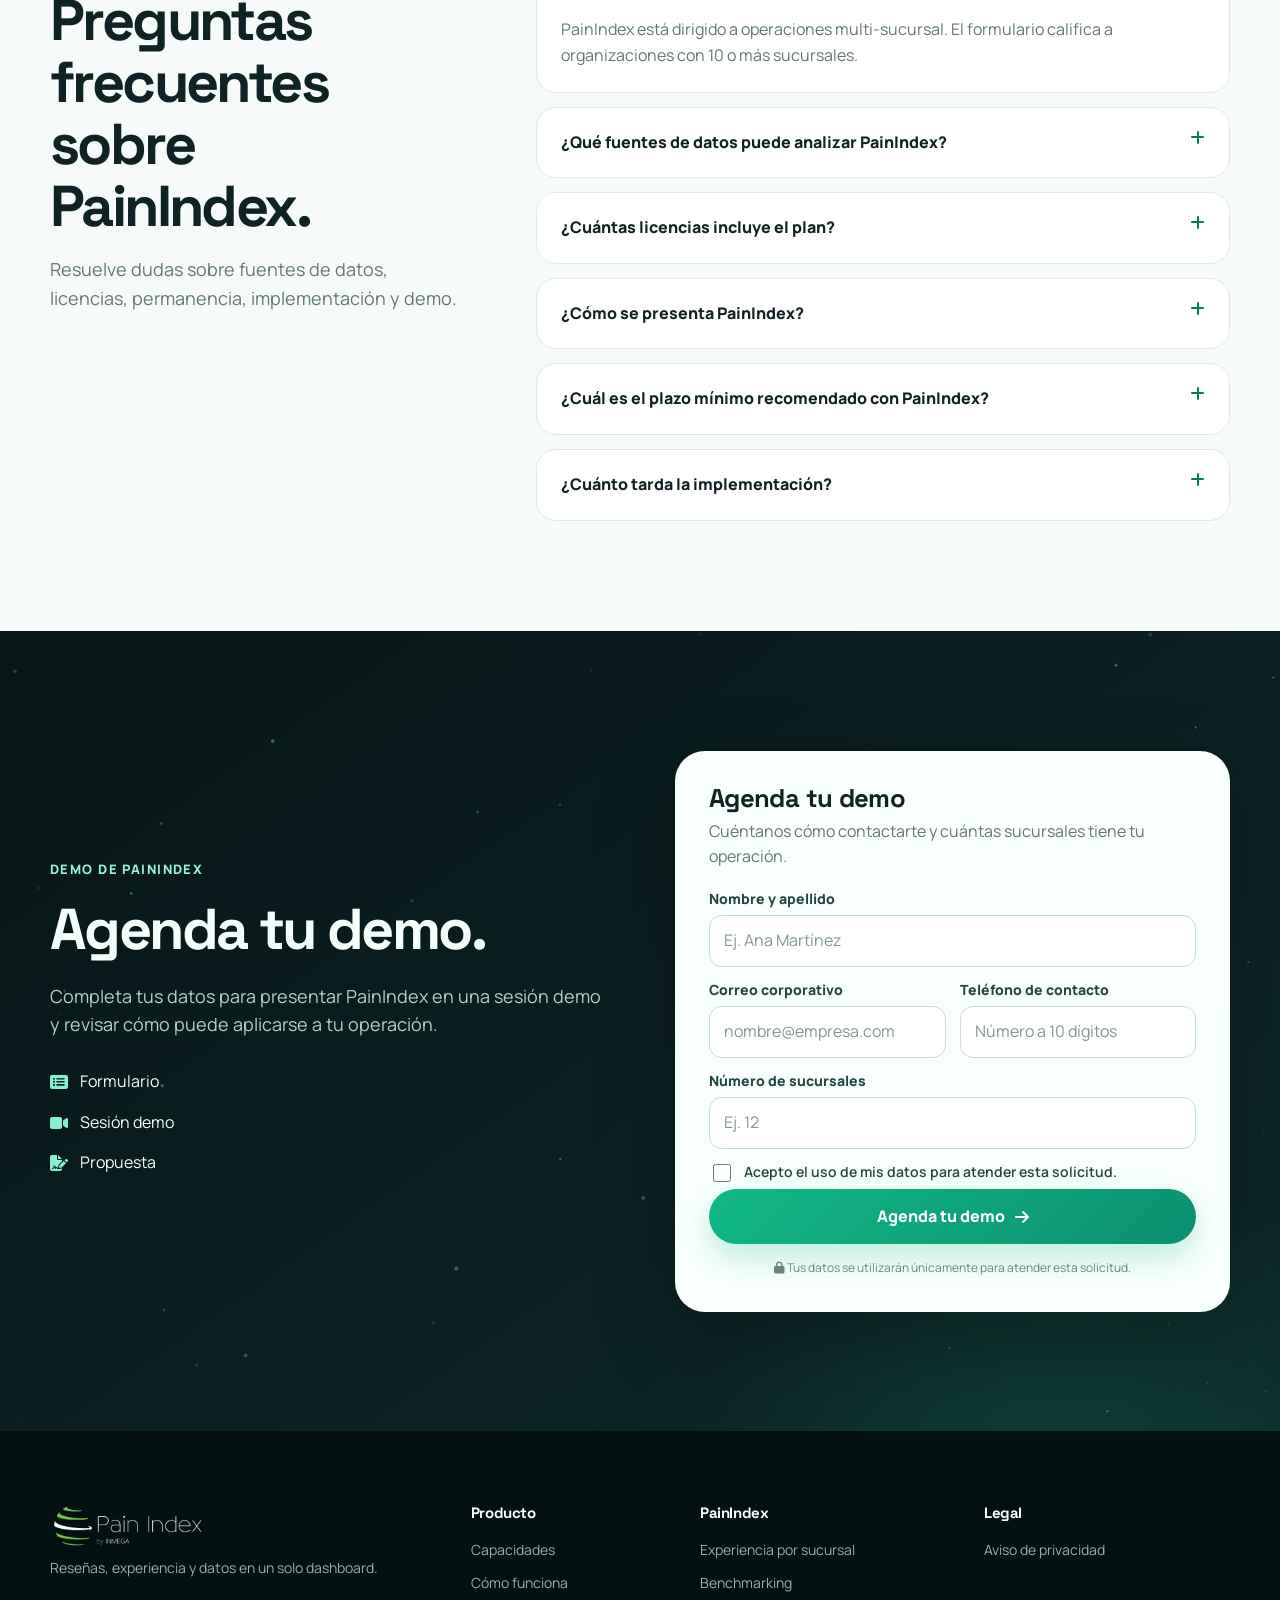
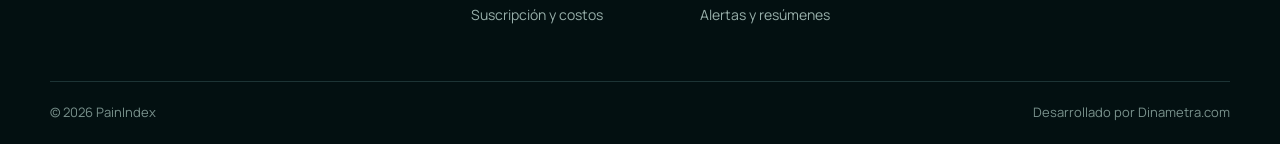
==== commit 673a9ea0: "cambios logo" ====
--- a/index.html
+++ b/index.html
@@ -8,7 +8,7 @@
   <meta property="og:title" content="PainIndex">
   <meta property="og:description" content="Analiza la experiencia de tus clientes a partir de reseñas, marketplaces y fuentes de datos internas.">
   <meta property="og:type" content="website">
-  <link rel="icon" href="assets/logos/favicon.png">
+  <link rel="icon" type="image/png" href="assets/logos/favicon-painindex.png">
   <link rel="preconnect" href="https://fonts.googleapis.com">
   <link rel="preconnect" href="https://cdnjs.cloudflare.com" crossorigin>
   <link href="https://fonts.googleapis.com/css2?family=Manrope:wght@400;500;600;700;800&family=Space+Grotesk:wght@500;600;700&display=swap" rel="stylesheet">
@@ -22,7 +22,7 @@
   <header class="site-header" id="siteHeader">
     <div class="container nav-wrap">
       <a class="brand" href="#inicio" aria-label="Inmega, inicio">
-        <img src="assets/logos/inmega-logo.png" alt="Inmega" width="183" height="58">
+        <img src="assets/logos/logo-painindex-bck.png" alt="PainIndex by INMEGA" width="1780" height="476">
       </a>
       <nav class="desktop-nav" aria-label="Navegación principal">
         <a href="#capacidades">Capacidades</a>
@@ -393,7 +393,7 @@
     <div class="container footer-grid">
       <div>
         <div class="footer-brand">
-          <img src="assets/logos/inmega-logo-white.png" alt="Inmega" width="183" height="58">
+          <img src="assets/logos/logo-painindex-WH.png" alt="PainIndex by INMEGA" width="1780" height="476">
         </div>
         <p>Reseñas, experiencia y datos en un solo dashboard.</p>
       </div>
--- a/styles.css
+++ b/styles.css
@@ -136,7 +136,7 @@
 .site-footer{background:#031011;color:#d9ebe6;padding:74px 0 22px}
 .footer-grid{display:grid;grid-template-columns:1.4fr .7fr .9fr .9fr;gap:38px}
 .footer-grid>div{display:flex;flex-direction:column;gap:10px}
-.footer-grid img{height:42px;width:auto;filter:brightness(0) invert(1);align-self:flex-start}
+.footer-grid img{height:42px;width:auto;filter:none;align-self:flex-start}
 .footer-grid p,.footer-grid span,.footer-grid a{color:#98afaa;font-size:14px}
 .footer-grid h3{font-size:15px;margin-bottom:8px;color:#fff}
 .footer-bottom{margin-top:54px;border-top:1px solid #1d3435;padding-top:20px;display:flex;justify-content:space-between;color:#79918c;font-size:13px}
@@ -213,7 +213,7 @@
 .thanks-page{min-height:100vh;display:grid;grid-template-columns:1fr 1fr}
 .thanks-left,.thanks-right{min-height:100vh;display:flex;align-items:center;padding:clamp(34px,6vw,90px)}
 .thanks-content{position:relative;z-index:2;max-width:630px}
-.thanks-content>img{height:48px;width:auto;filter:brightness(0) invert(1);margin-bottom:50px}
+.thanks-content>img{height:48px;width:auto;filter:none;margin-bottom:50px}
 .thanks-content h1{font-size:clamp(46px,6vw,76px);margin-bottom:24px}
 .thanks-content>p{font-size:19px;max-width:590px}
 .thanks-actions{display:flex;gap:14px;flex-wrap:wrap;margin:32px 0}
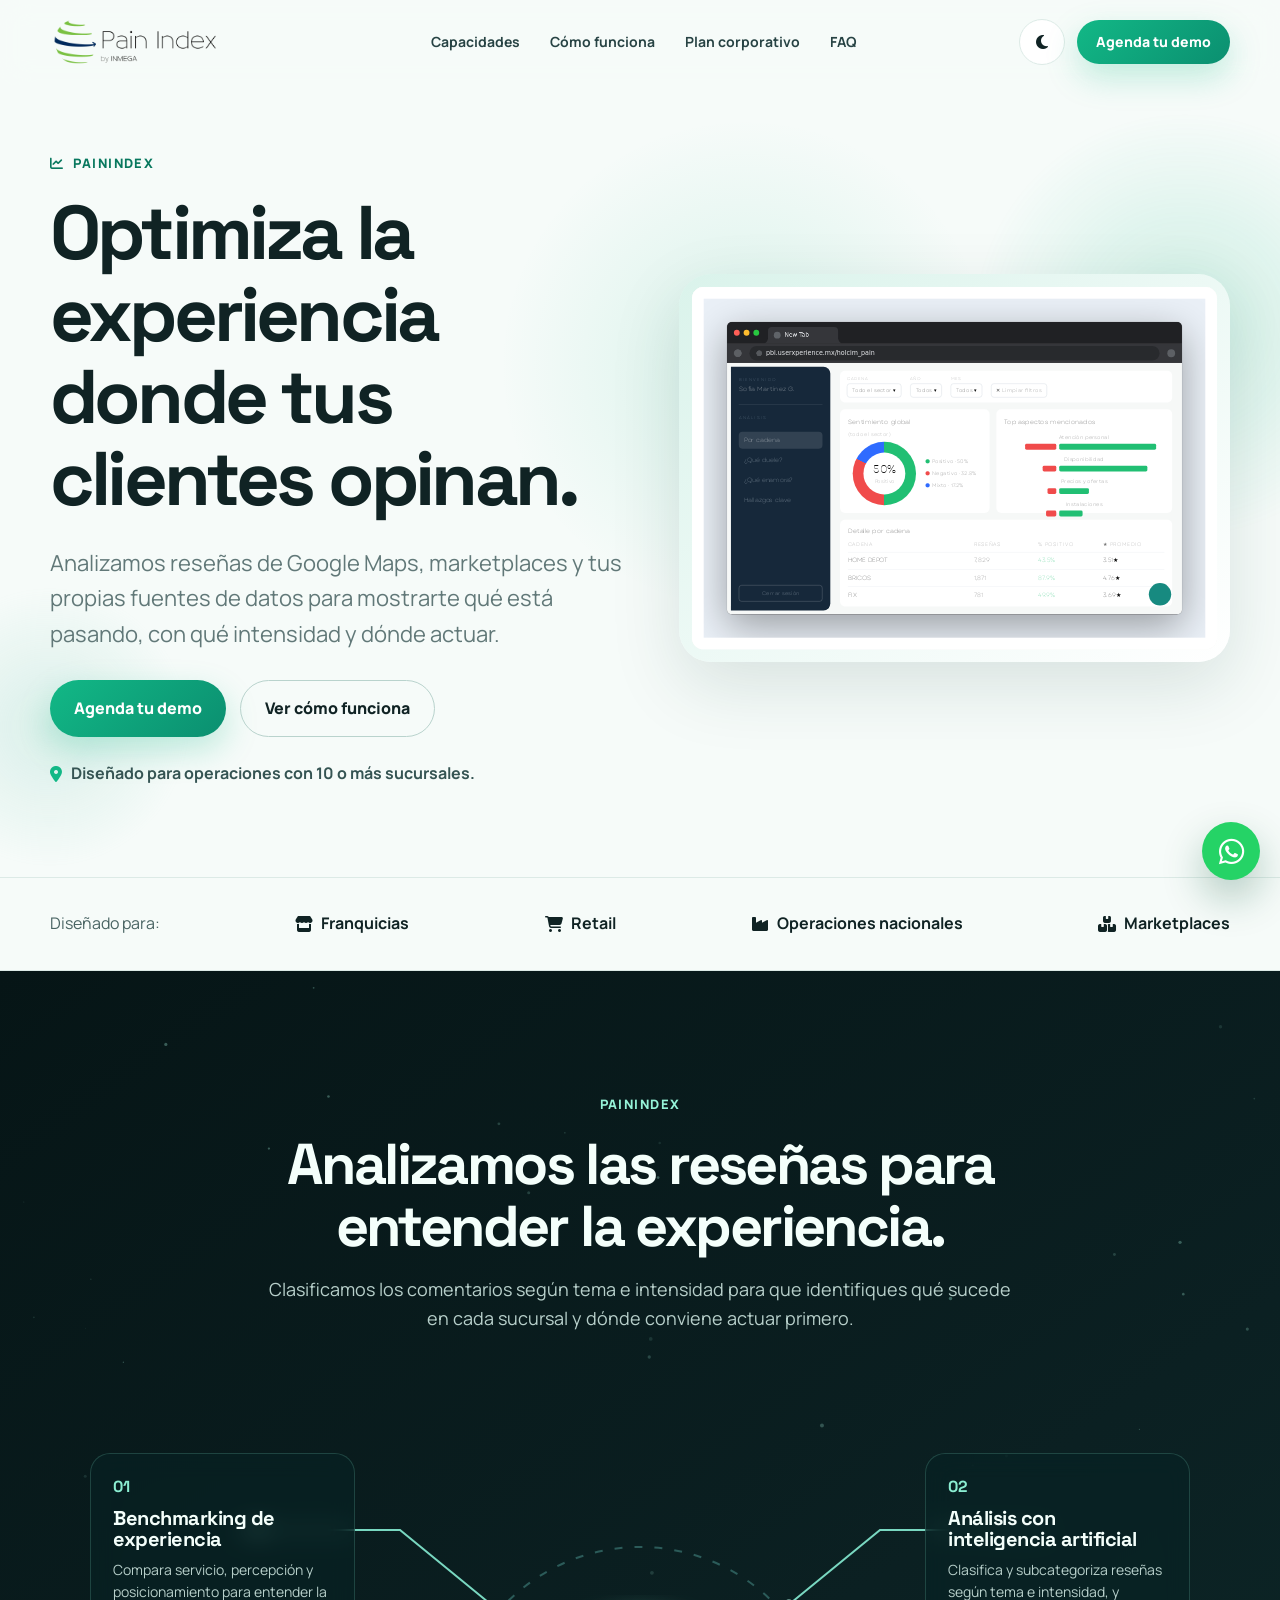
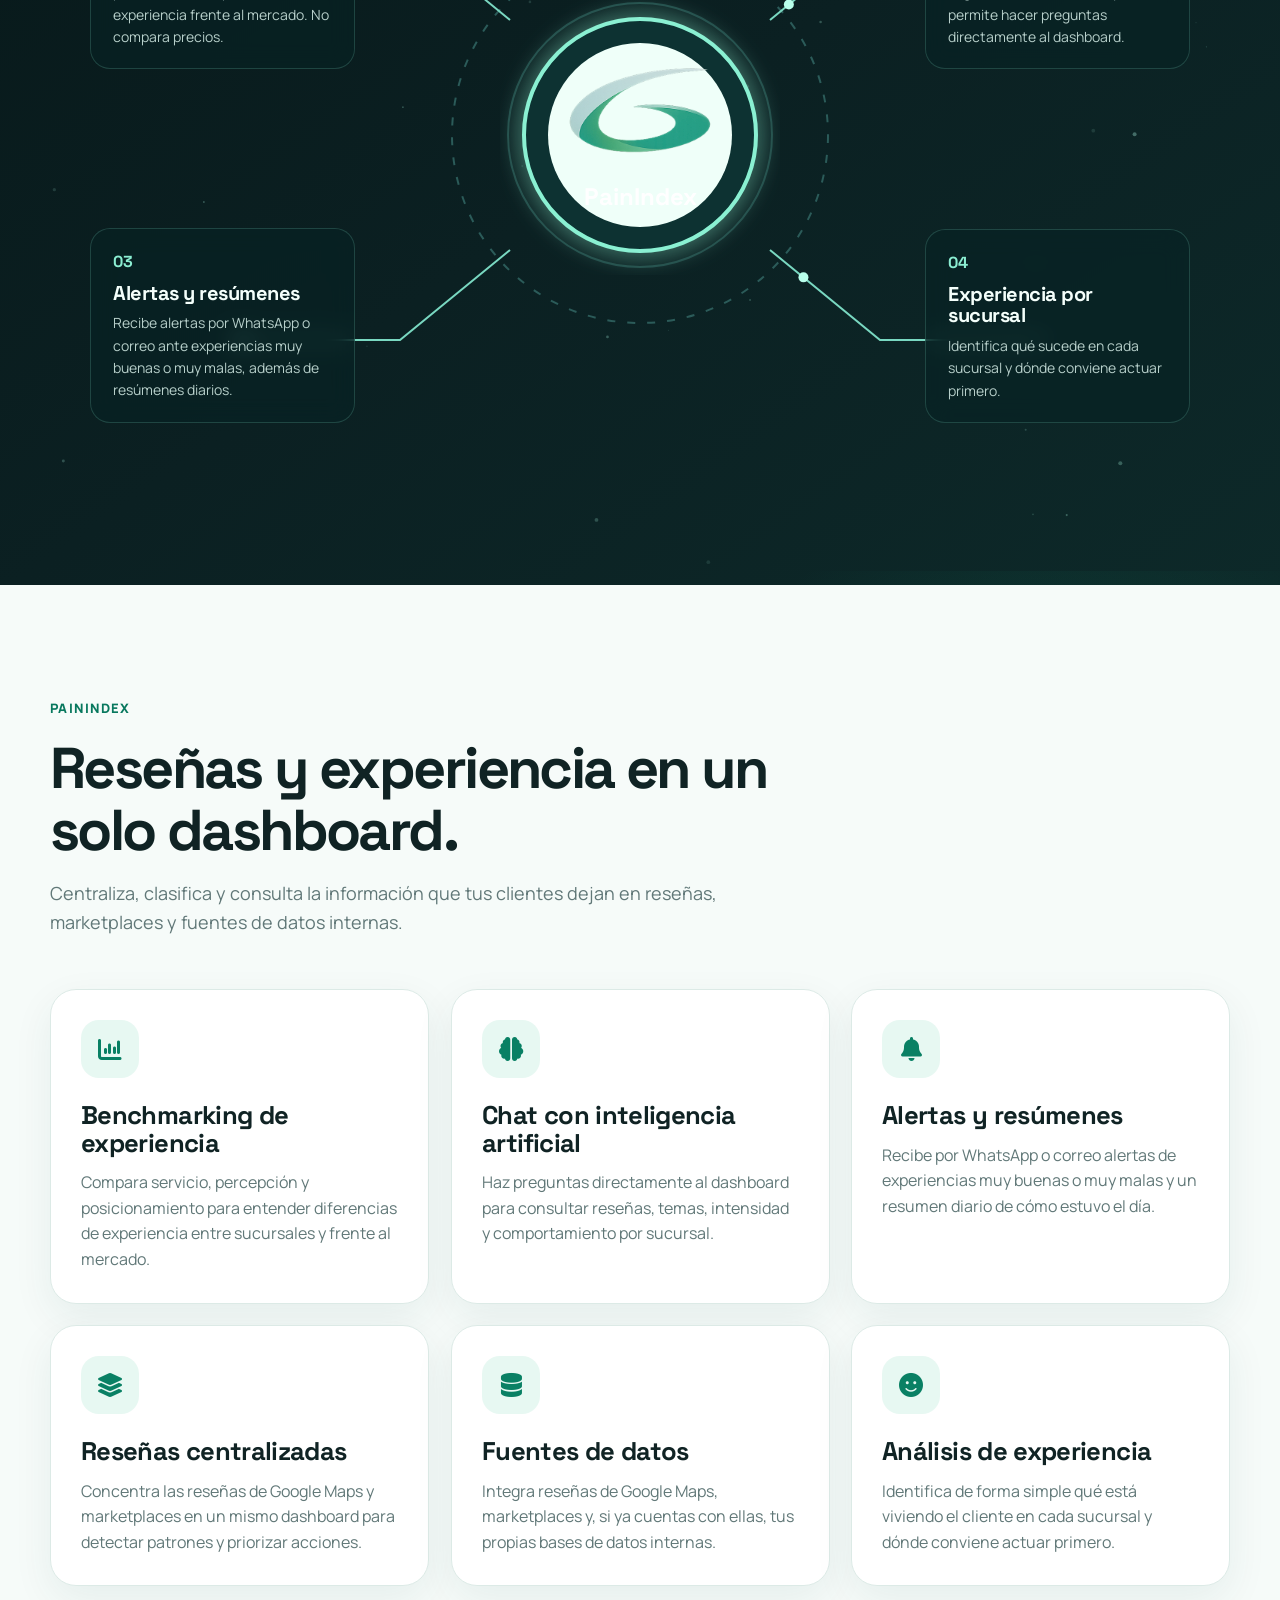
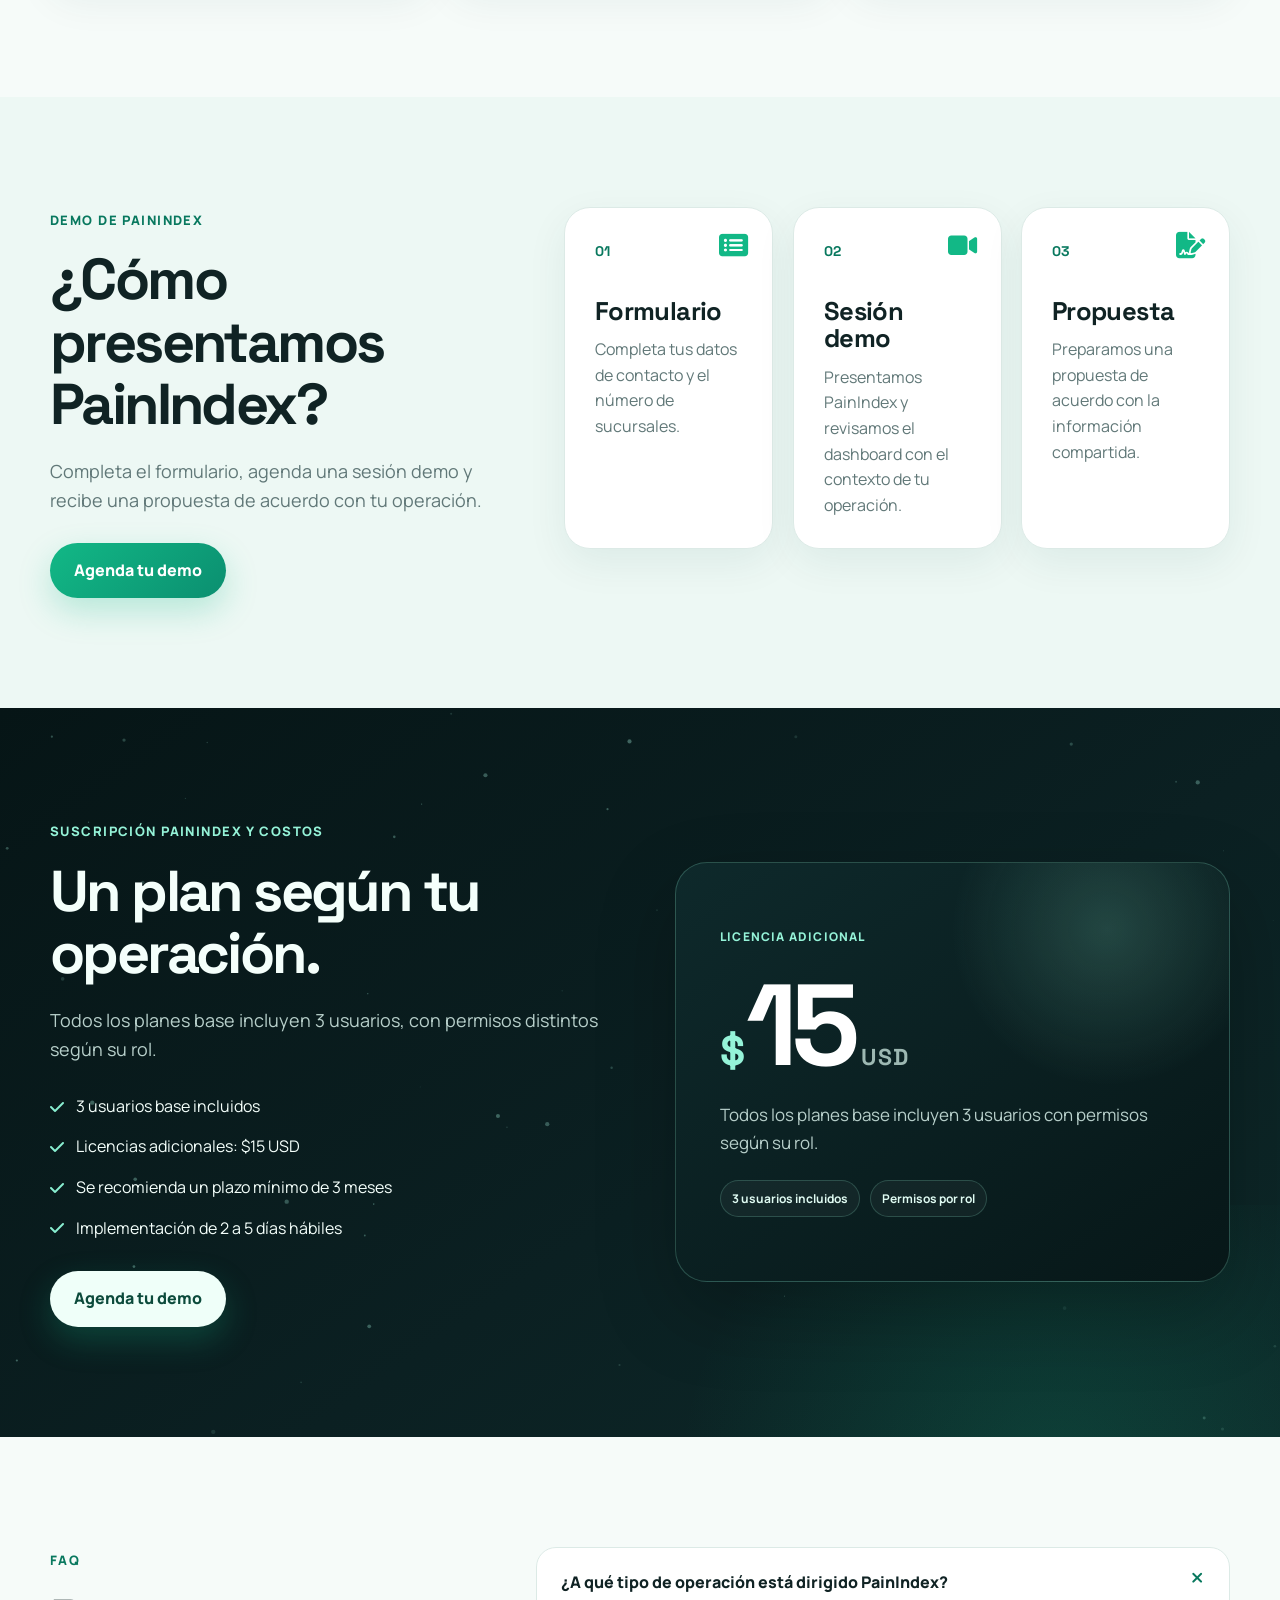
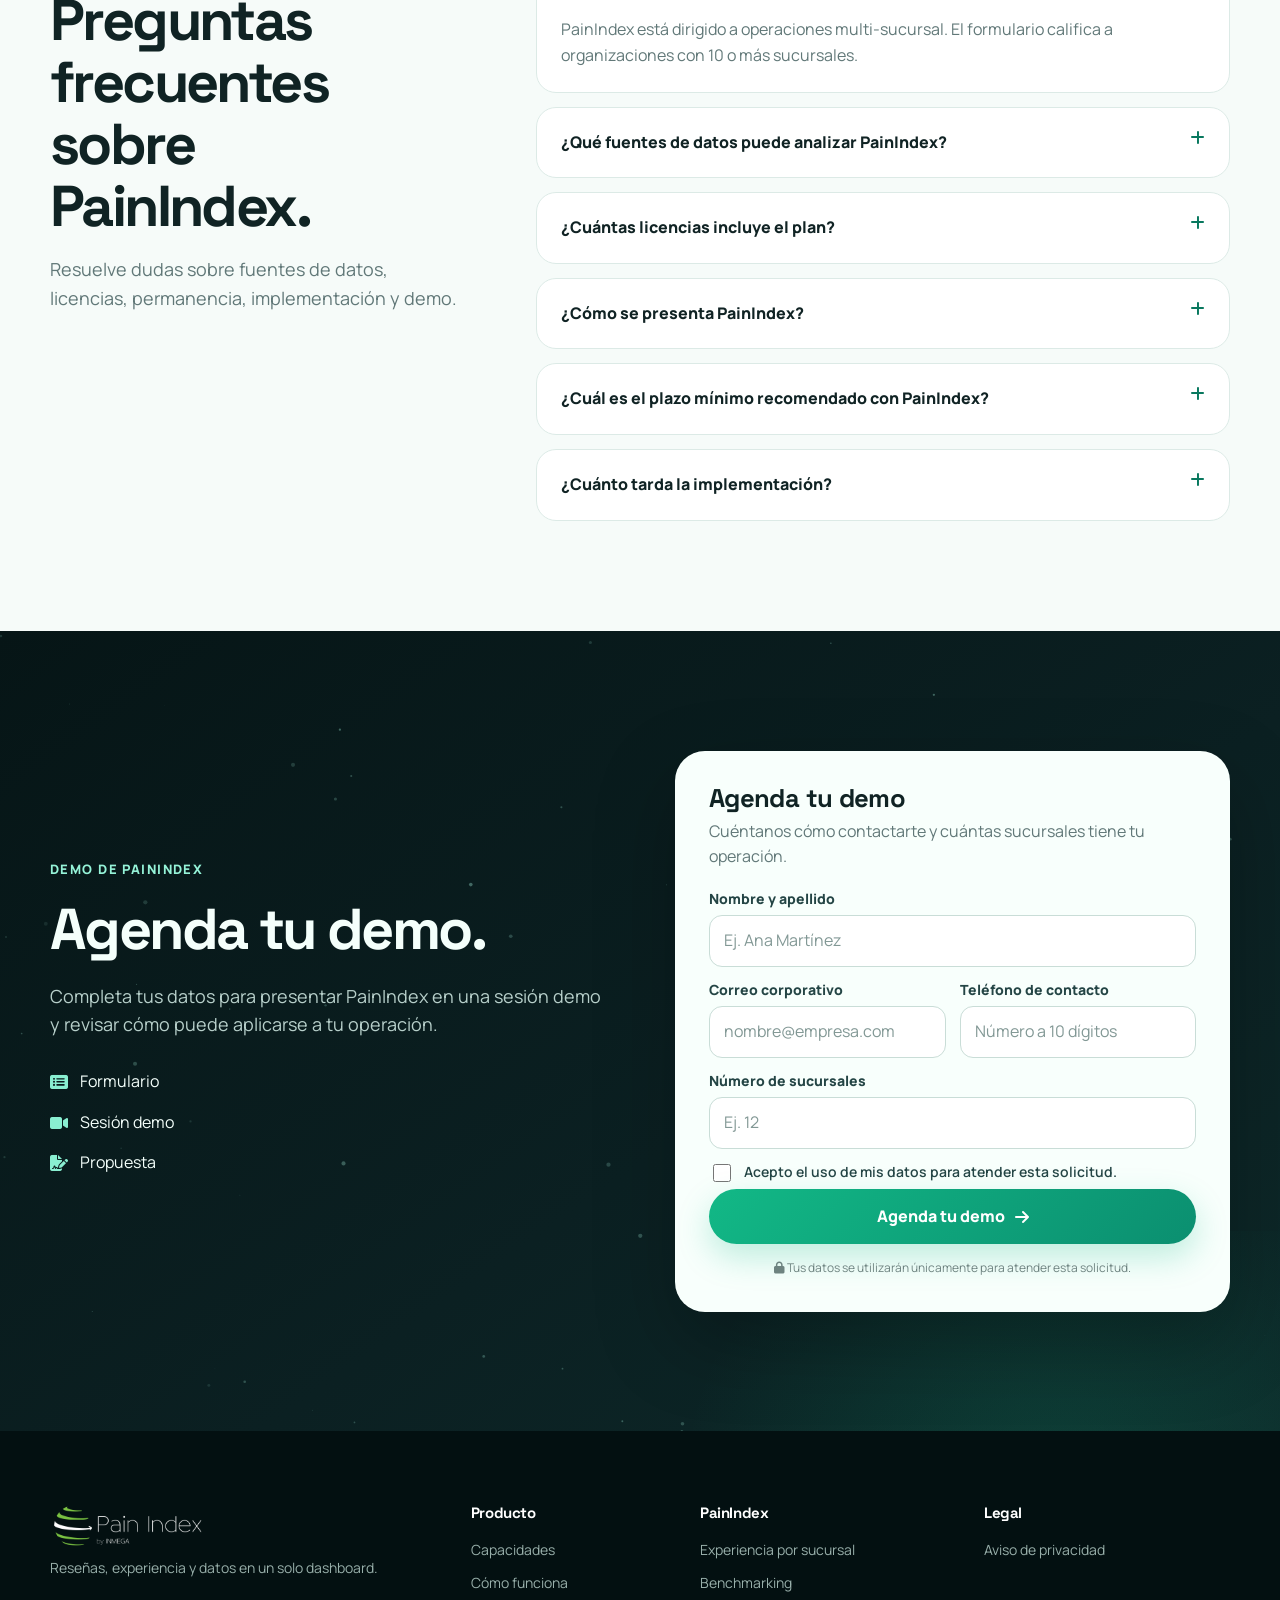
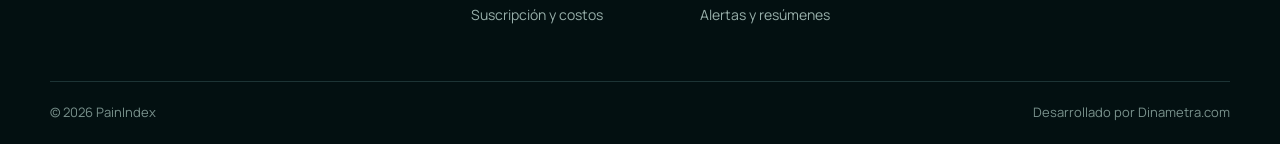
==== commit 07583670: "CAMBIOS DASHBOARD" ====
--- a/index.html
+++ b/index.html
@@ -64,6 +64,7 @@
         </div>
 
         <div class="dashboard-shell floating-card reveal" aria-label="Vista ilustrativa del dashboard PainIndex">
+          <iframe class="platform-mockup" src="assets/mockups/3a-dashboard-real.html" title="Vista animada del dashboard real de PainIndex" loading="eager" scrolling="no"></iframe>
           <svg class="dashboard-svg" viewBox="0 0 760 560" role="img" aria-labelledby="dashTitle dashDesc">
             <title id="dashTitle">Dashboard animado de PainIndex</title>
             <desc id="dashDesc">Representación visual de reseñas, sucursales, alertas y tendencias de experiencia.</desc>
--- a/styles.css
+++ b/styles.css
@@ -52,8 +52,9 @@
 .hero-actions{display:flex;gap:14px;flex-wrap:wrap}
 .proof-line{margin-top:24px;font-weight:700;color:#355453;display:flex;align-items:center;gap:9px}
 .proof-line i{color:var(--green)}
-.dashboard-shell{border-radius:32px;padding:13px;background:linear-gradient(145deg,#daf3eb,#fff);box-shadow:var(--shadow);position:relative;z-index:3}
-.dashboard-svg{width:100%;height:auto;display:block;border-radius:24px}
+.dashboard-shell{border-radius:32px;padding:13px;background:linear-gradient(145deg,#daf3eb,#fff);box-shadow:var(--shadow);position:relative;z-index:3;overflow:hidden}
+.dashboard-svg{display:none}
+.platform-mockup{display:block;width:1078px;height:744px;border:0;border-radius:24px;background:#fff;overflow:hidden;transform-origin:top left}
 .hero-orb{position:absolute;border-radius:50%;filter:blur(2px);pointer-events:none}
 .hero-orb-one{width:430px;height:430px;right:-120px;top:110px;background:radial-gradient(circle,rgba(18,184,134,.18),transparent 70%)}
 .hero-orb-two{width:280px;height:280px;left:-90px;bottom:10px;background:radial-gradient(circle,rgba(143,211,194,.28),transparent 70%)}
